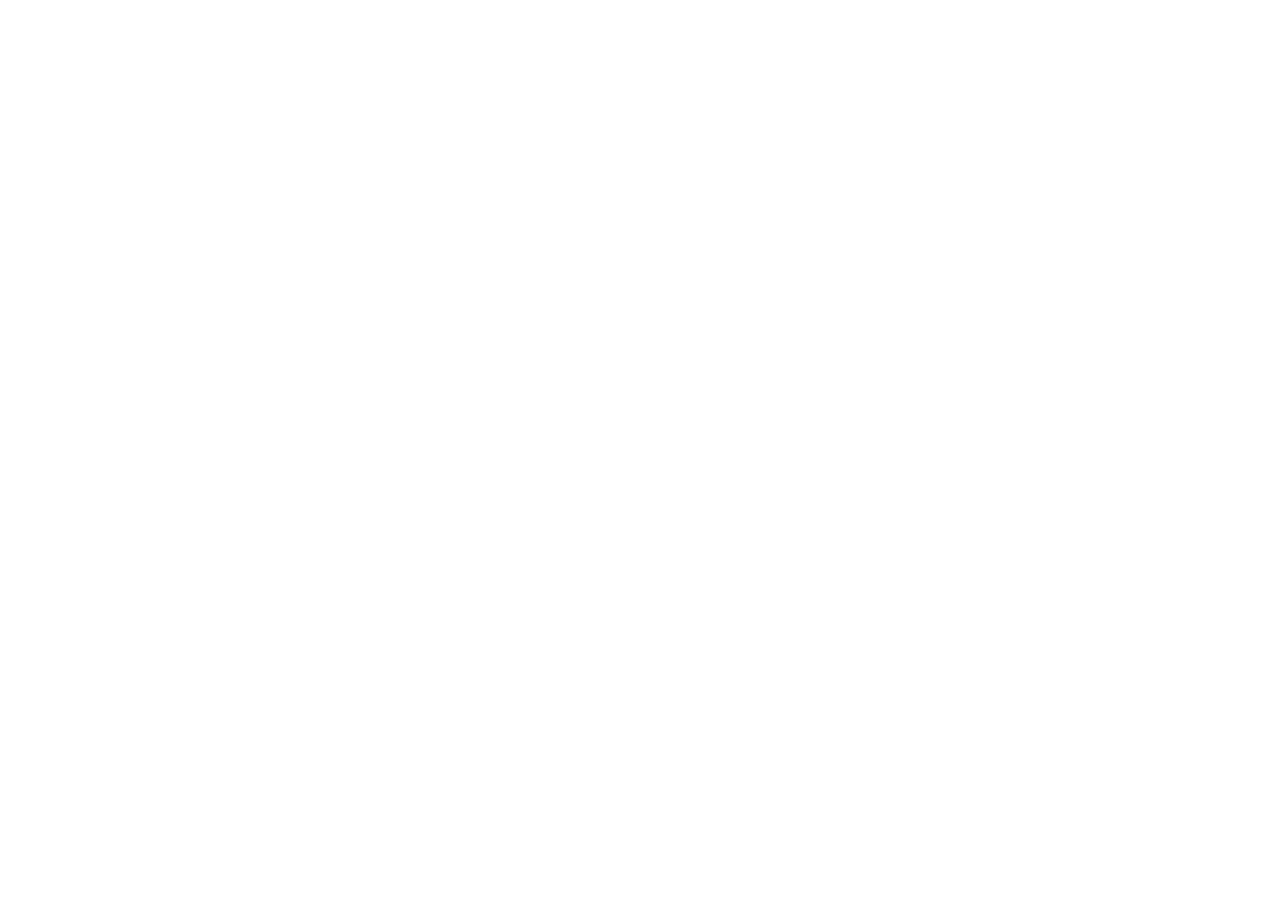
==== invite/index.html @ ac35058b "Redirect /invite to the Apps Script form instead of iframing it Nesting the Apps Script HTML Service" ====
<!DOCTYPE html>
<html lang="en">
<head>
<meta charset="utf-8">
<meta name="viewport" content="width=device-width, initial-scale=1">
<meta http-equiv="refresh" content="0; url=https://script.google.com/macros/s/AKfycbyMU_miUBvTvIrY7I9KNEzbBiVLSQENPJVfQvpmZkhF0bGVAOzAcvUcg8HF-5IEXViv/exec">
<title>You're Invited 🎉</title>
<style>
  html, body {
    margin: 0;
    padding: 0;
    height: 100%;
    background: #1b1b2f;
    color: #f4f4f9;
    font-family: -apple-system, BlinkMacSystemFont, "Segoe UI", Roboto, Helvetica, Arial, sans-serif;
    display: flex;
    align-items: center;
    justify-content: center;
    text-align: center;
  }
  a { color: #ff5470; font-weight: 600; }
</style>
<script>
  // Immediate JS redirect (belt-and-suspenders alongside the meta refresh above).
  // We redirect rather than iframe the form: Apps Script's HTML Service loads
  // the real content in its own nested sandbox iframe, and embedding that inside
  // a second iframe here gets blocked by third-party cookie/storage restrictions
  // in Brave, Safari, and Firefox strict mode. Redirecting keeps script.google.com
  // as the top-level page, which always works.
  window.location.replace(
    "https://script.google.com/macros/s/AKfycbyMU_miUBvTvIrY7I9KNEzbBiVLSQENPJVfQvpmZkhF0bGVAOzAcvUcg8HF-5IEXViv/exec"
  );
</script>
</head>
<body>
  <p>Taking you to the invite&hellip; if nothing happens,
    <a href="https://script.google.com/macros/s/AKfycbyMU_miUBvTvIrY7I9KNEzbBiVLSQENPJVfQvpmZkhF0bGVAOzAcvUcg8HF-5IEXViv/exec">click here</a>.</p>
</body>
</html>
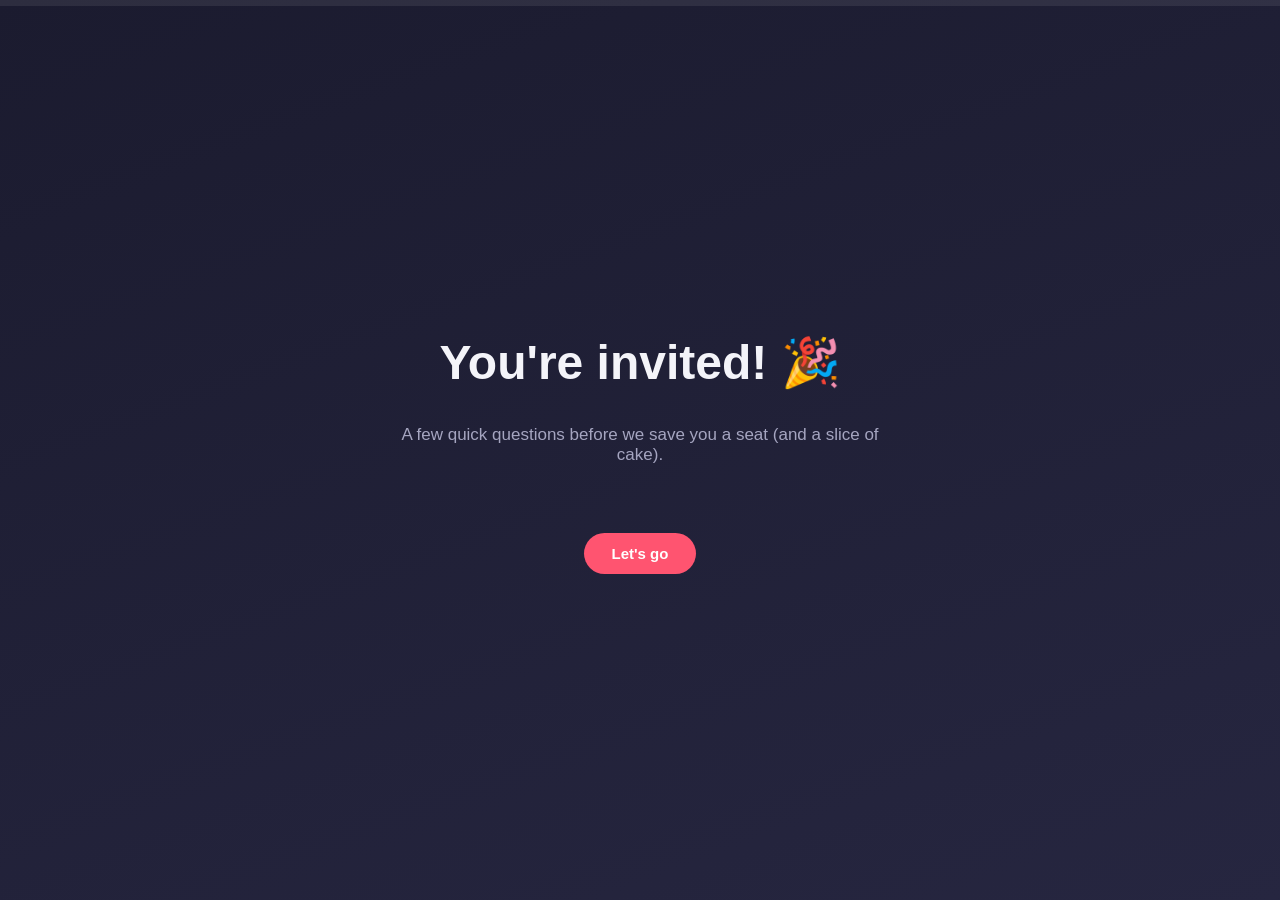
==== commit d7e2b3ba: "Serve the RSVP form as a real static page, no redirect/iframe Ports the form to plain HTML/CSS/JS ho" ====
--- a/invite/index.html
+++ b/invite/index.html
@@ -3,37 +3,426 @@
 <head>
 <meta charset="utf-8">
 <meta name="viewport" content="width=device-width, initial-scale=1">
-<meta http-equiv="refresh" content="0; url=https://script.google.com/macros/s/AKfycbyMU_miUBvTvIrY7I9KNEzbBiVLSQENPJVfQvpmZkhF0bGVAOzAcvUcg8HF-5IEXViv/exec">
 <title>You're Invited 🎉</title>
 <style>
+  :root {
+    --accent: #ff5470;
+    --bg: #1b1b2f;
+    --bg2: #262640;
+    --text: #f4f4f9;
+    --muted: #a5a5c0;
+  }
+
+  * { box-sizing: border-box; }
+
   html, body {
     margin: 0;
     padding: 0;
     height: 100%;
-    background: #1b1b2f;
-    color: #f4f4f9;
+    background: linear-gradient(160deg, var(--bg), var(--bg2));
+    color: var(--text);
     font-family: -apple-system, BlinkMacSystemFont, "Segoe UI", Roboto, Helvetica, Arial, sans-serif;
-    display: flex;
+    overflow: hidden;
+  }
+
+  #app {
+    position: relative;
+    height: 100vh;
+    height: 100dvh;
+    width: 100vw;
+    display: flex;
+    flex-direction: column;
+  }
+
+  .progress-track {
+    height: 6px;
+    width: 100%;
+    background: rgba(255,255,255,0.08);
+    flex-shrink: 0;
+  }
+  .progress-fill {
+    height: 100%;
+    width: 0%;
+    background: var(--accent);
+    transition: width 0.35s ease;
+  }
+
+  .stage {
+    flex: 1;
+    position: relative;
+  }
+
+  .screen {
+    position: absolute;
+    inset: 0;
+    display: flex;
+    flex-direction: column;
     align-items: center;
     justify-content: center;
+    padding: 32px 24px;
     text-align: center;
-  }
-  a { color: #ff5470; font-weight: 600; }
+    opacity: 0;
+    transform: translateY(24px);
+    pointer-events: none;
+    transition: opacity 0.35s ease, transform 0.35s ease;
+  }
+  .screen.active {
+    opacity: 1;
+    transform: translateY(0);
+    pointer-events: auto;
+  }
+  .screen.leaving {
+    opacity: 0;
+    transform: translateY(-24px);
+  }
+
+  .q-index {
+    color: var(--accent);
+    font-weight: 700;
+    letter-spacing: 0.08em;
+    text-transform: uppercase;
+    font-size: 13px;
+    margin-bottom: 14px;
+  }
+
+  .q-prompt {
+    font-size: clamp(22px, 4.5vw, 38px);
+    font-weight: 700;
+    max-width: 720px;
+    line-height: 1.25;
+    margin-bottom: 32px;
+  }
+
+  .choices {
+    display: flex;
+    flex-direction: column;
+    gap: 12px;
+    width: 100%;
+    max-width: 480px;
+  }
+
+  .choice {
+    display: flex;
+    align-items: center;
+    gap: 14px;
+    background: rgba(255,255,255,0.06);
+    border: 2px solid rgba(255,255,255,0.12);
+    border-radius: 12px;
+    padding: 16px 18px;
+    font-size: 17px;
+    color: var(--text);
+    cursor: pointer;
+    text-align: left;
+    transition: border-color 0.15s ease, background 0.15s ease, transform 0.1s ease;
+  }
+  .choice:hover { border-color: var(--accent); background: rgba(255,84,112,0.12); }
+  .choice.selected { border-color: var(--accent); background: rgba(255,84,112,0.22); }
+  .choice:active { transform: scale(0.98); }
+
+  .choice-key {
+    flex-shrink: 0;
+    width: 28px;
+    height: 28px;
+    border-radius: 7px;
+    border: 2px solid rgba(255,255,255,0.25);
+    display: flex;
+    align-items: center;
+    justify-content: center;
+    font-size: 13px;
+    font-weight: 700;
+    color: var(--muted);
+  }
+
+  .text-input {
+    width: 100%;
+    max-width: 480px;
+    font-size: 20px;
+    padding: 14px 4px;
+    background: transparent;
+    border: none;
+    border-bottom: 2px solid rgba(255,255,255,0.25);
+    color: var(--text);
+    outline: none;
+    text-align: center;
+  }
+  .text-input:focus { border-bottom-color: var(--accent); }
+  .text-input::placeholder { color: var(--muted); }
+
+  .optional-tag {
+    color: var(--muted);
+    font-size: 13px;
+    margin-top: 10px;
+  }
+
+  .nav {
+    display: flex;
+    gap: 12px;
+    margin-top: 36px;
+  }
+
+  .btn {
+    border: none;
+    border-radius: 999px;
+    padding: 12px 28px;
+    font-size: 15px;
+    font-weight: 600;
+    cursor: pointer;
+    transition: opacity 0.15s ease, transform 0.1s ease;
+  }
+  .btn:active { transform: scale(0.97); }
+  .btn-primary { background: var(--accent); color: white; }
+  .btn-primary:disabled { opacity: 0.35; cursor: not-allowed; }
+  .btn-ghost { background: transparent; color: var(--muted); }
+
+  .hint {
+    margin-top: 18px;
+    color: var(--muted);
+    font-size: 13px;
+  }
+
+  .title-screen .q-prompt { font-size: clamp(28px, 6vw, 48px); }
+  .title-sub {
+    color: var(--muted);
+    font-size: 17px;
+    max-width: 520px;
+    margin-bottom: 32px;
+  }
+
+  .error-msg {
+    color: var(--accent);
+    font-size: 14px;
+    margin-top: 10px;
+    min-height: 18px;
+  }
+
+  .spinner {
+    width: 18px; height: 18px;
+    border: 2.5px solid rgba(255,255,255,0.4);
+    border-top-color: white;
+    border-radius: 50%;
+    display: inline-block;
+    animation: spin 0.7s linear infinite;
+    vertical-align: middle;
+    margin-right: 8px;
+  }
+  @keyframes spin { to { transform: rotate(360deg); } }
 </style>
-<script>
-  // Immediate JS redirect (belt-and-suspenders alongside the meta refresh above).
-  // We redirect rather than iframe the form: Apps Script's HTML Service loads
-  // the real content in its own nested sandbox iframe, and embedding that inside
-  // a second iframe here gets blocked by third-party cookie/storage restrictions
-  // in Brave, Safari, and Firefox strict mode. Redirecting keeps script.google.com
-  // as the top-level page, which always works.
-  window.location.replace(
-    "https://script.google.com/macros/s/AKfycbyMU_miUBvTvIrY7I9KNEzbBiVLSQENPJVfQvpmZkhF0bGVAOzAcvUcg8HF-5IEXViv/exec"
-  );
-</script>
 </head>
 <body>
-  <p>Taking you to the invite&hellip; if nothing happens,
-    <a href="https://script.google.com/macros/s/AKfycbyMU_miUBvTvIrY7I9KNEzbBiVLSQENPJVfQvpmZkhF0bGVAOzAcvUcg8HF-5IEXViv/exec">click here</a>.</p>
+  <div id="app">
+    <div class="progress-track"><div class="progress-fill" id="progressFill"></div></div>
+    <div class="stage" id="stage"></div>
+  </div>
+
+  <script>
+    // The Apps Script Web App URL. This is only ever contacted once, when the
+    // guest hits Submit — the form itself is 100% static, served straight from
+    // GitHub Pages, no redirect, no iframe.
+    //
+    // EDIT ME if you ever redeploy the Apps Script project and get a new URL.
+    const EXEC_URL = 'https://script.google.com/macros/s/AKfycbyMU_miUBvTvIrY7I9KNEzbBiVLSQENPJVfQvpmZkhF0bGVAOzAcvUcg8HF-5IEXViv/exec';
+
+    // EDIT ME: keep this in sync with the QUESTIONS array in Code.gs — this
+    // copy drives what's shown on screen; Code.gs's copy drives the Sheet's
+    // column order. Same shape both places.
+    const QUESTIONS = [
+      { id: 'name', type: 'text', prompt: "First things first — who's arriving at the party?" },
+      { id: 'blank1', type: 'choice', prompt: 'It was a dark and stormy ___,',
+        choices: ['night', 'drink', 'story someone told at the last party'] },
+      { id: 'blank2', type: 'choice', prompt: 'when suddenly, from out of ___',
+        choices: ['nowhere', 'the corner of my eye', 'left field', 'my dreams and into my driveway'] },
+      { id: 'blank3', type: 'choice', prompt: 'a mysterious invitation appeared, and I knew I had to ___',
+        choices: ['RSVP immediately', 'clear my calendar', 'find the perfect outfit', 'text the group chat'] },
+      { id: 'blank4', type: 'text', prompt: 'Fill in the rest of the sentence: "And that\'s how I ended up ___"' },
+      { id: 'attending', type: 'choice', prompt: 'Will you be joining the party?',
+        choices: ["Yes, I'll be there!", "Sadly, I can't make it", "Still figuring it out"] },
+      { id: 'guestCount', type: 'choice', prompt: 'How many people total (including you)?',
+        choices: ['Just me', '2', '3', '4+'] },
+      { id: 'dietary', type: 'text', prompt: 'Any dietary restrictions or allergies we should know about?', required: false },
+      { id: 'note', type: 'text', prompt: 'Anything else? A song request, a well-wish, a bad joke — the floor is yours.', required: false },
+    ];
+    const TOTAL_SCREENS = QUESTIONS.length + 2; // intro + questions + thank-you
+
+    const stage = document.getElementById('stage');
+    const progressFill = document.getElementById('progressFill');
+    const answers = {};
+    let current = 0; // 0 = intro, 1..N = questions, N+1 = thank you
+    let submitting = false;
+
+    function setProgress() {
+      const pct = Math.min(100, Math.round((current / (TOTAL_SCREENS - 1)) * 100));
+      progressFill.style.width = pct + '%';
+    }
+
+    function render() {
+      setProgress();
+      const el = buildScreen(current);
+      const prev = stage.querySelector('.screen.active');
+      stage.appendChild(el);
+      requestAnimationFrame(() => {
+        el.classList.add('active');
+        if (prev) {
+          prev.classList.remove('active');
+          prev.classList.add('leaving');
+          setTimeout(() => prev.remove(), 400);
+        }
+      });
+      const autofocus = el.querySelector('[data-autofocus]');
+      if (autofocus) setTimeout(() => autofocus.focus(), 350);
+    }
+
+    function buildScreen(index) {
+      const el = document.createElement('div');
+      el.className = 'screen';
+
+      if (index === 0) {
+        el.classList.add('title-screen');
+        el.innerHTML = `
+          <div class="q-prompt">You're invited! 🎉</div>
+          <div class="title-sub">A few quick questions before we save you a seat (and a slice of cake).</div>
+          <div class="nav"><button class="btn btn-primary" id="startBtn">Let's go</button></div>
+        `;
+        el.querySelector('#startBtn').addEventListener('click', () => goTo(current + 1));
+        return el;
+      }
+
+      if (index === TOTAL_SCREENS - 1) {
+        el.innerHTML = `
+          <div class="q-prompt" id="thankYouMsg">Thanks — you're on the list! 🥳</div>
+          <div class="title-sub">See you at the party.</div>
+        `;
+        return el;
+      }
+
+      const q = QUESTIONS[index - 1];
+      const required = q.required !== false;
+      const header = `<div class="q-index">Question ${index} of ${QUESTIONS.length}</div>
+                       <div class="q-prompt">${escapeHtml(q.prompt)}</div>`;
+
+      if (q.type === 'choice') {
+        const choicesHtml = q.choices.map((choice, i) => `
+          <div class="choice" data-value="${escapeHtml(choice)}" tabindex="0">
+            <span class="choice-key">${indexToKey(i)}</span>
+            <span>${escapeHtml(choice)}</span>
+          </div>
+        `).join('');
+        el.innerHTML = `
+          ${header}
+          <div class="choices">${choicesHtml}</div>
+          <div class="error-msg" id="errorMsg"></div>
+          <div class="nav">
+            <button class="btn btn-ghost" id="backBtn">Back</button>
+            <button class="btn btn-primary" id="nextBtn" disabled>${index === QUESTIONS.length ? 'Submit' : 'Next'}</button>
+          </div>
+        `;
+        const existing = answers[q.id];
+        el.querySelectorAll('.choice').forEach(node => {
+          if (existing === node.dataset.value) node.classList.add('selected');
+          node.addEventListener('click', () => selectChoice(el, q, node));
+        });
+      } else {
+        el.innerHTML = `
+          ${header}
+          <input class="text-input" type="text" id="textInput" placeholder="Type your answer..." data-autofocus
+                 value="${escapeAttr(answers[q.id] || '')}" />
+          ${!required ? '<div class="optional-tag">Optional — feel free to skip</div>' : ''}
+          <div class="error-msg" id="errorMsg"></div>
+          <div class="nav">
+            <button class="btn btn-ghost" id="backBtn">Back</button>
+            <button class="btn btn-primary" id="nextBtn">${index === QUESTIONS.length ? 'Submit' : 'Next'}</button>
+          </div>
+          <div class="hint">Press Enter ↵</div>
+        `;
+        const input = el.querySelector('#textInput');
+        input.addEventListener('keydown', (e) => {
+          if (e.key === 'Enter') attemptAdvance(el, q, index);
+        });
+      }
+
+      el.querySelector('#backBtn').addEventListener('click', () => goTo(current - 1));
+      el.querySelector('#nextBtn').addEventListener('click', () => attemptAdvance(el, q, index));
+
+      return el;
+    }
+
+    function indexToKey(i) {
+      return String.fromCharCode(65 + i); // A, B, C...
+    }
+
+    function selectChoice(el, q, node) {
+      el.querySelectorAll('.choice').forEach(c => c.classList.remove('selected'));
+      node.classList.add('selected');
+      answers[q.id] = node.dataset.value;
+      el.querySelector('#nextBtn').disabled = false;
+      el.querySelector('#errorMsg').textContent = '';
+      // slight delay so the user sees the selection highlight before advancing
+      setTimeout(() => attemptAdvance(el, q, current), 180);
+    }
+
+    function attemptAdvance(el, q, index) {
+      const required = q.required !== false;
+      let value = answers[q.id];
+      const textInput = el.querySelector('#textInput');
+      if (textInput) {
+        value = textInput.value.trim();
+        answers[q.id] = value;
+      }
+      if (required && !value) {
+        el.querySelector('#errorMsg').textContent = "This one's required — mind filling it in?";
+        return;
+      }
+      if (index === QUESTIONS.length) {
+        submit(el);
+      } else {
+        goTo(current + 1);
+      }
+    }
+
+    function goTo(index) {
+      current = Math.max(0, Math.min(TOTAL_SCREENS - 1, index));
+      render();
+    }
+
+    function submit(el) {
+      if (submitting) return;
+      submitting = true;
+      const nextBtn = el.querySelector('#nextBtn');
+      const backBtn = el.querySelector('#backBtn');
+      if (nextBtn) { nextBtn.disabled = true; nextBtn.innerHTML = '<span class="spinner"></span>Sending...'; }
+      if (backBtn) backBtn.disabled = true;
+
+      // mode: 'no-cors' + Content-Type: text/plain avoids an Apps Script CORS
+      // preflight (Apps Script doesn't handle OPTIONS requests). The trade-off
+      // is the response is opaque — we can't read success/failure from it, so
+      // we treat "the request didn't throw" as success. Actual write failures
+      // on Google's side would be rare and silent; good enough for an RSVP form.
+      fetch(EXEC_URL, {
+        method: 'POST',
+        mode: 'no-cors',
+        headers: { 'Content-Type': 'text/plain;charset=utf-8' },
+        body: JSON.stringify(answers),
+      })
+        .then(() => { submitting = false; goTo(TOTAL_SCREENS - 1); })
+        .catch((err) => {
+          submitting = false;
+          if (nextBtn) { nextBtn.disabled = false; nextBtn.textContent = 'Submit'; }
+          if (backBtn) backBtn.disabled = false;
+          const errorMsg = el.querySelector('#errorMsg');
+          if (errorMsg) errorMsg.textContent = 'Something went wrong — mind trying again?';
+          console.error(err);
+        });
+    }
+
+    function escapeHtml(str) {
+      const div = document.createElement('div');
+      div.textContent = str;
+      return div.innerHTML;
+    }
+    function escapeAttr(str) {
+      return escapeHtml(str).replace(/"/g, '&quot;');
+    }
+
+    render();
+  </script>
 </body>
 </html>
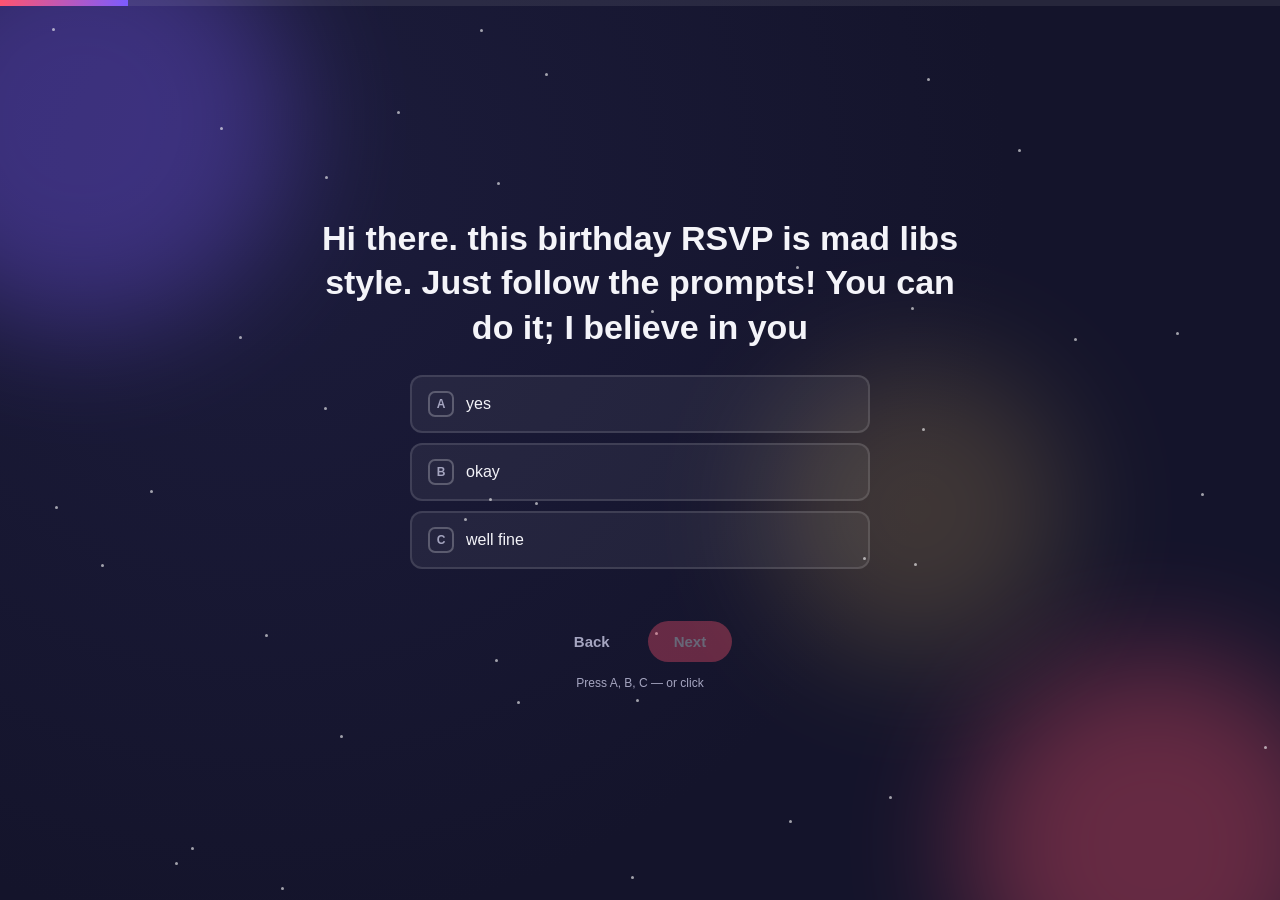
==== commit e4801c9d: "Ship the NBA-Jam player card RSVP: new questions, avatar builder, unbounded facial-hair slider Rebui" ====
--- a/invite/index.html
+++ b/invite/index.html
@@ -6,423 +6,794 @@
 <title>You're Invited 🎉</title>
 <style>
   :root {
-    --accent: #ff5470;
-    --bg: #1b1b2f;
-    --bg2: #262640;
-    --text: #f4f4f9;
-    --muted: #a5a5c0;
+    --accent: #ff5470; --accent2: #7c5cff; --gold: #ffd166;
+    --bg: #14142b; --bg2: #23234a; --text: #f4f4f9; --muted: #a5a5c0;
   }
-
   * { box-sizing: border-box; }
-
-  html, body {
-    margin: 0;
-    padding: 0;
-    height: 100%;
-    background: linear-gradient(160deg, var(--bg), var(--bg2));
-    color: var(--text);
-    font-family: -apple-system, BlinkMacSystemFont, "Segoe UI", Roboto, Helvetica, Arial, sans-serif;
-    overflow: hidden;
+  html, body { margin:0; padding:0; height:100%; background: var(--bg); color: var(--text);
+    font-family: -apple-system, BlinkMacSystemFont, "Segoe UI", Roboto, Helvetica, Arial, sans-serif; overflow:hidden; }
+
+  .bg { position: fixed; inset:0; z-index:0; overflow:hidden; background: radial-gradient(circle at 20% 20%, #1c1c3c, var(--bg) 60%); }
+  .blob { position:absolute; border-radius:50%; filter: blur(60px); opacity:0.35; animation: drift 22s ease-in-out infinite; }
+  .blob.b1 { width:420px; height:420px; background: var(--accent2); top:-10%; left:-10%; animation-duration:26s; }
+  .blob.b2 { width:380px; height:380px; background: var(--accent); bottom:-15%; right:-5%; animation-duration:20s; animation-delay:-6s; }
+  .blob.b3 { width:300px; height:300px; background: var(--gold); top:40%; left:60%; animation-duration:30s; animation-delay:-12s; opacity:0.18; }
+  @keyframes drift { 0%,100% { transform: translate(0,0) scale(1); } 33% { transform: translate(40px,-30px) scale(1.08); } 66% { transform: translate(-30px,25px) scale(0.95); } }
+  .star { position:absolute; width:3px; height:3px; background:white; border-radius:50%; opacity:0.6; animation: twinkle 3s ease-in-out infinite; }
+  @keyframes twinkle { 0%,100% { opacity:0.15; } 50% { opacity:0.9; } }
+
+  #app { position: relative; z-index:1; height:100vh; height:100dvh; width:100vw; display:flex; flex-direction:column; }
+  .progress-track { height:6px; width:100%; background: rgba(255,255,255,0.08); flex-shrink:0; }
+  .progress-fill { height:100%; width:0%; background: linear-gradient(90deg, var(--accent), var(--accent2)); transition: width 0.4s ease; }
+  .stage { flex:1; position:relative; }
+  .screen {
+    position:absolute; inset:0; display:flex; flex-direction:column; align-items:center; justify-content:center;
+    padding: 28px 22px; text-align:center; opacity:0; transform: translateY(24px); pointer-events:none;
+    transition: opacity 0.35s ease, transform 0.35s ease; overflow-y: auto;
   }
-
-  #app {
-    position: relative;
-    height: 100vh;
-    height: 100dvh;
-    width: 100vw;
-    display: flex;
-    flex-direction: column;
-  }
-
-  .progress-track {
-    height: 6px;
-    width: 100%;
-    background: rgba(255,255,255,0.08);
-    flex-shrink: 0;
-  }
-  .progress-fill {
-    height: 100%;
-    width: 0%;
-    background: var(--accent);
-    transition: width 0.35s ease;
-  }
-
-  .stage {
-    flex: 1;
-    position: relative;
-  }
-
-  .screen {
-    position: absolute;
-    inset: 0;
-    display: flex;
-    flex-direction: column;
-    align-items: center;
-    justify-content: center;
-    padding: 32px 24px;
-    text-align: center;
-    opacity: 0;
-    transform: translateY(24px);
-    pointer-events: none;
-    transition: opacity 0.35s ease, transform 0.35s ease;
-  }
-  .screen.active {
-    opacity: 1;
-    transform: translateY(0);
-    pointer-events: auto;
-  }
-  .screen.leaving {
-    opacity: 0;
-    transform: translateY(-24px);
-  }
-
-  .q-index {
-    color: var(--accent);
-    font-weight: 700;
-    letter-spacing: 0.08em;
-    text-transform: uppercase;
-    font-size: 13px;
-    margin-bottom: 14px;
-  }
-
-  .q-prompt {
-    font-size: clamp(22px, 4.5vw, 38px);
-    font-weight: 700;
-    max-width: 720px;
-    line-height: 1.25;
-    margin-bottom: 32px;
-  }
-
-  .choices {
-    display: flex;
-    flex-direction: column;
-    gap: 12px;
-    width: 100%;
-    max-width: 480px;
-  }
-
+  .screen.active { opacity:1; transform: translateY(0); pointer-events:auto; }
+  .screen.leaving { opacity:0; transform: translateY(-24px); }
+
+  .q-index { color: var(--accent); font-weight:700; letter-spacing:0.08em; text-transform:uppercase; font-size:13px; margin-bottom:14px; }
+  .q-prompt { font-size: clamp(21px, 4vw, 34px); font-weight:700; max-width:680px; line-height:1.3; margin-bottom:26px; min-height:1.3em; white-space:pre-wrap; }
+
+  .choices { display:flex; flex-direction:column; gap:10px; width:100%; max-width:460px; }
   .choice {
-    display: flex;
-    align-items: center;
-    gap: 14px;
-    background: rgba(255,255,255,0.06);
-    border: 2px solid rgba(255,255,255,0.12);
-    border-radius: 12px;
-    padding: 16px 18px;
-    font-size: 17px;
-    color: var(--text);
-    cursor: pointer;
-    text-align: left;
+    display:flex; align-items:center; gap:12px; background: rgba(255,255,255,0.06); border:2px solid rgba(255,255,255,0.12);
+    border-radius:12px; padding:14px 16px; font-size:16px; color:var(--text); cursor:pointer; text-align:left;
     transition: border-color 0.15s ease, background 0.15s ease, transform 0.1s ease;
   }
   .choice:hover { border-color: var(--accent); background: rgba(255,84,112,0.12); }
   .choice.selected { border-color: var(--accent); background: rgba(255,84,112,0.22); }
-  .choice:active { transform: scale(0.98); }
-
-  .choice-key {
-    flex-shrink: 0;
-    width: 28px;
-    height: 28px;
-    border-radius: 7px;
-    border: 2px solid rgba(255,255,255,0.25);
-    display: flex;
-    align-items: center;
-    justify-content: center;
-    font-size: 13px;
-    font-weight: 700;
-    color: var(--muted);
-  }
-
-  .text-input {
-    width: 100%;
-    max-width: 480px;
-    font-size: 20px;
-    padding: 14px 4px;
-    background: transparent;
-    border: none;
-    border-bottom: 2px solid rgba(255,255,255,0.25);
-    color: var(--text);
-    outline: none;
-    text-align: center;
-  }
+  .choice-key { flex-shrink:0; width:26px; height:26px; border-radius:7px; border:2px solid rgba(255,255,255,0.25);
+    display:flex; align-items:center; justify-content:center; font-size:12px; font-weight:700; color: var(--muted); }
+
+  .map-link { display:inline-block; margin-top:14px; color: var(--gold); font-size:14px; font-weight:600; text-decoration:none; border-bottom:1px solid rgba(255,209,102,0.4); }
+  .map-link:hover { border-bottom-color: var(--gold); }
+
+  .text-input { width:100%; max-width:420px; font-size:20px; padding:14px 4px; background:transparent; border:none;
+    border-bottom:2px solid rgba(255,255,255,0.25); color: var(--text); outline:none; text-align:center; }
   .text-input:focus { border-bottom-color: var(--accent); }
-  .text-input::placeholder { color: var(--muted); }
-
-  .optional-tag {
-    color: var(--muted);
-    font-size: 13px;
-    margin-top: 10px;
-  }
-
-  .nav {
-    display: flex;
-    gap: 12px;
-    margin-top: 36px;
-  }
-
-  .btn {
-    border: none;
-    border-radius: 999px;
-    padding: 12px 28px;
-    font-size: 15px;
-    font-weight: 600;
-    cursor: pointer;
-    transition: opacity 0.15s ease, transform 0.1s ease;
-  }
-  .btn:active { transform: scale(0.97); }
-  .btn-primary { background: var(--accent); color: white; }
-  .btn-primary:disabled { opacity: 0.35; cursor: not-allowed; }
-  .btn-ghost { background: transparent; color: var(--muted); }
-
-  .hint {
-    margin-top: 18px;
-    color: var(--muted);
-    font-size: 13px;
-  }
-
-  .title-screen .q-prompt { font-size: clamp(28px, 6vw, 48px); }
-  .title-sub {
-    color: var(--muted);
-    font-size: 17px;
-    max-width: 520px;
-    margin-bottom: 32px;
-  }
-
-  .error-msg {
-    color: var(--accent);
-    font-size: 14px;
-    margin-top: 10px;
-    min-height: 18px;
-  }
-
-  .spinner {
-    width: 18px; height: 18px;
-    border: 2.5px solid rgba(255,255,255,0.4);
-    border-top-color: white;
-    border-radius: 50%;
-    display: inline-block;
-    animation: spin 0.7s linear infinite;
-    vertical-align: middle;
-    margin-right: 8px;
-  }
-  @keyframes spin { to { transform: rotate(360deg); } }
+
+  .nav { display:flex; gap:12px; margin-top:28px; }
+  .btn { border:none; border-radius:999px; padding:12px 26px; font-size:15px; font-weight:600; cursor:pointer; transition: transform 0.1s ease; }
+  .btn:active { transform: scale(0.96); }
+  .btn-primary { background: var(--accent); color:white; }
+  .btn-primary:disabled { opacity:0.35; cursor:not-allowed; }
+  .btn-submit { background: var(--gold); color:#241800; font-weight:800; box-shadow: 0 0 0 3px rgba(255,209,102,0.25); }
+  .btn-submit:disabled { opacity:0.35; cursor:not-allowed; box-shadow:none; }
+  .btn-ghost { background:transparent; color: var(--muted); }
+  .hint { margin-top:14px; color: var(--muted); font-size:12px; }
+  .error-msg { color: var(--accent); font-size:13px; margin-top:8px; min-height:16px; }
+  .title-sub { color: var(--muted); font-size:16px; max-width:500px; margin-bottom:26px; }
+
+  /* ---- avatar builder ---- */
+  .avatar-preview { margin-bottom: 14px; border-radius: 12px; background: rgba(255,255,255,0.04); }
+  .slider-block { width:100%; max-width:360px; margin: 10px 0; text-align:left; }
+  .slider-label { font-size:13px; color: var(--muted); margin-bottom:6px; display:flex; justify-content:space-between; }
+  input[type=range] { -webkit-appearance:none; width:100%; height:14px; border-radius:999px; outline:none; background:transparent; }
+  input[type=range].rainbow { background: linear-gradient(90deg, red, orange, yellow, limegreen, cyan, blue, violet, red); }
+  input[type=range].mono { background: linear-gradient(90deg, rgba(255,255,255,0.1), var(--accent2)); }
+  input[type=range]::-webkit-slider-thumb { -webkit-appearance:none; width:24px; height:24px; border-radius:50%; background:white; border:4px solid #222; cursor:pointer; margin-top:-5px; }
+  input[type=range]::-moz-range-thumb { width:24px; height:24px; border-radius:50%; background:white; border:4px solid #222; cursor:pointer; }
+  input[type=range]::-moz-range-track { height:14px; border-radius:999px; }
+  input[type=range].rainbow::-moz-range-track { background: linear-gradient(90deg, red, orange, yellow, limegreen, cyan, blue, violet, red); }
+  input[type=range].mono::-moz-range-track { background: linear-gradient(90deg, rgba(255,255,255,0.1), var(--accent2)); }
+
+  /* Facial-hair slider: a custom widget (not <input type=range>) since the
+     drag needs to keep tracking the pointer past the track's own edge. */
+  .custom-slider-track { position:relative; width:100%; height:14px; border-radius:999px;
+    background: linear-gradient(90deg, rgba(255,255,255,0.1), var(--accent2)); touch-action:none; cursor:pointer; }
+  .custom-slider-fill { position:absolute; left:0; top:0; bottom:0; border-radius:999px; background: rgba(255,255,255,0.22); pointer-events:none; }
+  .custom-slider-thumb { position:absolute; top:50%; width:24px; height:24px; border-radius:50%; background:white;
+    border:4px solid #222; transform: translate(-50%,-50%); cursor:grab; transition: left 0.05s linear; }
+  .custom-slider-thumb.dragging { cursor:grabbing; transition:none; }
+  .custom-slider-thumb.overdrive { animation: overdrive-pulse 0.5s ease-in-out infinite; border-color: var(--accent); }
+  @keyframes overdrive-pulse { 0%,100% { box-shadow: 0 0 0 0 rgba(255,84,112,0.6); } 50% { box-shadow: 0 0 0 8px rgba(255,84,112,0); } }
+
+  /* ---- final screen: card + calendar ---- */
+  .final-wrap { display:flex; flex-wrap:wrap; gap:26px; align-items:flex-start; justify-content:center; max-width:760px; }
+  .confirm-card { max-width:340px; background: rgba(255,255,255,0.05); border:1px solid rgba(255,255,255,0.12); border-radius:16px;
+    padding:22px 24px; text-align:left; font-size:14px; line-height:1.7; }
+  .confirm-card b { color: var(--gold); }
+  .cal-buttons { display:flex; gap:10px; margin-top:16px; flex-wrap:wrap; }
+  .cal-buttons a { text-decoration:none; background: rgba(255,209,102,0.15); border:1px solid var(--gold); color: var(--gold);
+    padding:9px 14px; border-radius:8px; font-size:12px; font-weight:700; }
+  .card-download-btn { margin-top:12px; }
+
+  #confetti { position:fixed; inset:0; z-index:15; pointer-events:none; }
 </style>
 </head>
 <body>
+  <div class="bg" id="bg"></div>
+  <canvas id="confetti"></canvas>
   <div id="app">
     <div class="progress-track"><div class="progress-fill" id="progressFill"></div></div>
     <div class="stage" id="stage"></div>
   </div>
 
   <script>
-    // The Apps Script Web App URL. This is only ever contacted once, when the
-    // guest hits Submit — the form itself is 100% static, served straight from
-    // GitHub Pages, no redirect, no iframe.
-    //
-    // EDIT ME if you ever redeploy the Apps Script project and get a new URL.
+    // ============================================================
+    // EVENT DETAILS
+    // ============================================================
+    const EVENT = {
+      title: "Josh's Birthday Party",
+      location: 'The Green Room, Shaw Festival Theatre, Niagara-on-the-Lake',
+      mapUrl: 'http://maps.app.goo.gl/pzfv4ys4NTH6Hz7C7',
+      // Sept 14, 6:30–8:30pm ET (EDT = UTC-4 in September). EDIT ME if the year is wrong.
+      startUTC: '20260914T223000Z', endUTC: '20260915T003000Z',
+      humanWhen: 'Monday, September 14 · 6:30–8:30pm',
+    };
+    function googleCalUrl() {
+      const p = new URLSearchParams({ action:'TEMPLATE', text: EVENT.title, dates: `${EVENT.startUTC}/${EVENT.endUTC}`,
+        details: `Details: ${EVENT.mapUrl}`, location: EVENT.location });
+      return `https://www.google.com/calendar/render?${p.toString()}`;
+    }
+    function icsUrl() {
+      const ics = ['BEGIN:VCALENDAR','VERSION:2.0','PRODID:-//birthday-invite//EN','BEGIN:VEVENT',
+        `DTSTART:${EVENT.startUTC}`,`DTEND:${EVENT.endUTC}`,`SUMMARY:${EVENT.title}`,`LOCATION:${EVENT.location}`,
+        `DESCRIPTION:${EVENT.mapUrl}`,'END:VEVENT','END:VCALENDAR'].join('\r\n');
+      return 'data:text/calendar;charset=utf-8,' + encodeURIComponent(ics);
+    }
     const EXEC_URL = 'https://script.google.com/macros/s/AKfycbyMU_miUBvTvIrY7I9KNEzbBiVLSQENPJVfQvpmZkhF0bGVAOzAcvUcg8HF-5IEXViv/exec';
 
-    // EDIT ME: keep this in sync with the QUESTIONS array in Code.gs — this
-    // copy drives what's shown on screen; Code.gs's copy drives the Sheet's
-    // column order. Same shape both places.
-    const QUESTIONS = [
-      { id: 'name', type: 'text', prompt: "First things first — who's arriving at the party?" },
-      { id: 'blank1', type: 'choice', prompt: 'It was a dark and stormy ___,',
-        choices: ['night', 'drink', 'story someone told at the last party'] },
-      { id: 'blank2', type: 'choice', prompt: 'when suddenly, from out of ___',
-        choices: ['nowhere', 'the corner of my eye', 'left field', 'my dreams and into my driveway'] },
-      { id: 'blank3', type: 'choice', prompt: 'a mysterious invitation appeared, and I knew I had to ___',
-        choices: ['RSVP immediately', 'clear my calendar', 'find the perfect outfit', 'text the group chat'] },
-      { id: 'blank4', type: 'text', prompt: 'Fill in the rest of the sentence: "And that\'s how I ended up ___"' },
-      { id: 'attending', type: 'choice', prompt: 'Will you be joining the party?',
-        choices: ["Yes, I'll be there!", "Sadly, I can't make it", "Still figuring it out"] },
-      { id: 'guestCount', type: 'choice', prompt: 'How many people total (including you)?',
-        choices: ['Just me', '2', '3', '4+'] },
-      { id: 'dietary', type: 'text', prompt: 'Any dietary restrictions or allergies we should know about?', required: false },
-      { id: 'note', type: 'text', prompt: 'Anything else? A song request, a well-wish, a bad joke — the floor is yours.', required: false },
-    ];
-    const TOTAL_SCREENS = QUESTIONS.length + 2; // intro + questions + thank-you
-
+    // ============================================================
+    // QUESTIONS — mad-libs sentences that secretly feed player-card
+    // stats. `statMap` gives each choice's index a 1-10 value.
+    // ============================================================
+    const START_ID = 'ack';
+    const QUESTIONS = {
+      ack: { type:'choice',
+        prompt: "Hi there. this birthday RSVP is mad libs style. Just follow the prompts! You can do it; I believe in you",
+        choices: ['yes', 'okay', 'well fine'], next: 'power' },
+
+      power: { type:'choice',
+        prompt: 'The room went dark, and just as you reached for the light switch, you felt:',
+        choices: ['a faint static tingle', 'the temperature rising; the barometer getting low', 'your feelings', 'the pea under your mattress', "like you'd had one too many alcohol-infused hotdogs"],
+        statId: 'power', next: 'shoot' },
+
+      shoot: { type:'choice',
+        prompt: 'Cricket season has taught you exactly thing:',
+        choices: ['catches win matches', 'catches win back scratches', 'one is one', 'existence is pain', 'the key to a balanced budget is a bake sale'],
+        statId: 'shoot', next: 'dunks' },
+
+      dunks: { type:'choice',
+        prompt: "Hark! September approaches, which means it's time for the annual",
+        choices: ["Good night's sleep", 'None of the above', 'Berlin-style ping pong birthday party, featuring games, prizes, stickers, free drinks for people who show up on time, and probably other stuff you\'re forgetting', 'Muscle beach body building competition', 'Bargaining session with the devil over the fate of your soul'],
+        statId: 'dunks', next: 'eventNotice' },
+
+      eventNotice: { type:'choice',
+        prompt: 'You carefully took note of the details:',
+        choices: ['Monday Sept 14th, 6:30pm, at the Green Room at the Shaw Festival Theatre'],
+        linkAfter: { label: 'Open in Google Maps ↗', url: EVENT.mapUrl },
+        next: 'name' },
+
+      name: { type:'text', prompt: 'You shouted into the night: "My name is…"', next: 'attending' },
+
+      attending: { type:'choice', prompt: 'And I',
+        choices: ["can't wait to be there!", "won't come because I hate fun! : ("], next: 'avatar' },
+
+      avatar: { type:'avatar', prompt: 'You stole one last look in the mirror…', next: 'steal' },
+
+      steal: { type:'choice',
+        prompt: 'Then for kicks also stole',
+        choices: ['candy from a baby', 'a compliment meant for someone else', '48 cars in 5 days', 'the declaration of independence', 'Intellectual property from the disney corporation'],
+        statId: 'steal', next: 'block' },
+
+      block: { type:'choice',
+        prompt: 'And said your famous catch phrase',
+        choices: ["I diarrhea'd in the tub!", 'when the going gets tough the tough get a great rate on their home and car insurance by bundling with Geico', "I'll make them clamor for my grandma!", "fly like a butterfly, sing like nobody's watching, eat like it's fish fry thursday at the legion", 'Okay, Blue Jays!'],
+        statId: 'block', next: null },
+    };
+    const STAT_QUESTION_IDS = ['power','shoot','dunks','steal','block'];
+    const ESTIMATED_TOTAL_STEPS = 10;
+
+    // ============================================================
+    // STATE
+    // ============================================================
     const stage = document.getElementById('stage');
     const progressFill = document.getElementById('progressFill');
     const answers = {};
-    let current = 0; // 0 = intro, 1..N = questions, N+1 = thank you
+    const history = [];
+    let currentId = null;
     let submitting = false;
-
+    // Speed feeds off real time spent on just the 5 stat questions (they're no
+    // longer consecutive — eventNotice/name/attending/avatar sit between some
+    // of them — so we accumulate time entering/leaving each stat screen rather
+    // than timing one contiguous block).
+    let statScreenEnteredAt = null;
+    let statTimeAccumMs = 0;
+    let avatarState = { face: 5, hair: 5, beard: 0 }; // 0-10 sliders
+
+    // ============================================================
+    // RENDER
+    // ============================================================
     function setProgress() {
-      const pct = Math.min(100, Math.round((current / (TOTAL_SCREENS - 1)) * 100));
+      const pct = Math.min(100, Math.round((history.length / ESTIMATED_TOTAL_STEPS) * 100));
       progressFill.style.width = pct + '%';
     }
-
     function render() {
       setProgress();
-      const el = buildScreen(current);
+      const el = buildScreen(currentId);
       const prev = stage.querySelector('.screen.active');
       stage.appendChild(el);
       requestAnimationFrame(() => {
         el.classList.add('active');
-        if (prev) {
-          prev.classList.remove('active');
-          prev.classList.add('leaving');
-          setTimeout(() => prev.remove(), 400);
-        }
+        if (prev) { prev.classList.remove('active'); prev.classList.add('leaving'); setTimeout(()=>prev.remove(),400); }
       });
-      const autofocus = el.querySelector('[data-autofocus]');
-      if (autofocus) setTimeout(() => autofocus.focus(), 350);
-    }
-
-    function buildScreen(index) {
+      const af = el.querySelector('[data-autofocus]');
+      if (af) setTimeout(()=>af.focus(),350);
+    }
+
+    function buildScreen(id) {
       const el = document.createElement('div');
       el.className = 'screen';
 
-      if (index === 0) {
-        el.classList.add('title-screen');
+      if (id === 'thanks') return buildThanksScreen();
+      if (QUESTIONS[id].type === 'avatar') return buildAvatarScreen(id);
+
+      const q = QUESTIONS[id];
+      const promptHtml = `<div class="q-prompt"></div>`;
+
+      if (q.type === 'choice') {
+        const choicesHtml = q.choices.map((c,i) => `
+          <div class="choice" data-value="${escapeHtml(c)}" tabindex="0"><span class="choice-key">${indexToKey(i)}</span>${escapeHtml(c)}</div>
+        `).join('');
+        const linkHtml = q.linkAfter
+          ? `<a class="map-link" href="${escapeAttr(q.linkAfter.url)}" target="_blank" rel="noopener">${escapeHtml(q.linkAfter.label)}</a>`
+          : '';
+        const isFinal = q.next === null;
         el.innerHTML = `
-          <div class="q-prompt">You're invited! 🎉</div>
-          <div class="title-sub">A few quick questions before we save you a seat (and a slice of cake).</div>
-          <div class="nav"><button class="btn btn-primary" id="startBtn">Let's go</button></div>
-        `;
-        el.querySelector('#startBtn').addEventListener('click', () => goTo(current + 1));
-        return el;
-      }
-
-      if (index === TOTAL_SCREENS - 1) {
-        el.innerHTML = `
-          <div class="q-prompt" id="thankYouMsg">Thanks — you're on the list! 🥳</div>
-          <div class="title-sub">See you at the party.</div>
-        `;
-        return el;
-      }
-
-      const q = QUESTIONS[index - 1];
-      const required = q.required !== false;
-      const header = `<div class="q-index">Question ${index} of ${QUESTIONS.length}</div>
-                       <div class="q-prompt">${escapeHtml(q.prompt)}</div>`;
-
-      if (q.type === 'choice') {
-        const choicesHtml = q.choices.map((choice, i) => `
-          <div class="choice" data-value="${escapeHtml(choice)}" tabindex="0">
-            <span class="choice-key">${indexToKey(i)}</span>
-            <span>${escapeHtml(choice)}</span>
-          </div>
-        `).join('');
-        el.innerHTML = `
-          ${header}
+          ${promptHtml}
           <div class="choices">${choicesHtml}</div>
+          ${linkHtml}
           <div class="error-msg" id="errorMsg"></div>
           <div class="nav">
             <button class="btn btn-ghost" id="backBtn">Back</button>
-            <button class="btn btn-primary" id="nextBtn" disabled>${index === QUESTIONS.length ? 'Submit' : 'Next'}</button>
+            <button class="btn ${isFinal ? 'btn-submit' : 'btn-primary'}" id="nextBtn" disabled>${isFinal ? 'Submit' : 'Next'}</button>
           </div>
+          <div class="hint">Press ${q.choices.map((c,i)=>indexToKey(i)).join(', ')} — or click${isFinal ? ', then press Submit' : ''}</div>
         `;
-        const existing = answers[q.id];
+        const existing = answers[id];
         el.querySelectorAll('.choice').forEach(node => {
           if (existing === node.dataset.value) node.classList.add('selected');
-          node.addEventListener('click', () => selectChoice(el, q, node));
+          node.addEventListener('click', () => selectChoice(el, id, node));
         });
       } else {
+        const isFinal = q.next === null;
         el.innerHTML = `
-          ${header}
-          <input class="text-input" type="text" id="textInput" placeholder="Type your answer..." data-autofocus
-                 value="${escapeAttr(answers[q.id] || '')}" />
-          ${!required ? '<div class="optional-tag">Optional — feel free to skip</div>' : ''}
+          ${promptHtml}
+          <input class="text-input" id="textInput" placeholder="Type your answer..." data-autofocus value="${escapeAttr(answers[id]||'')}" />
           <div class="error-msg" id="errorMsg"></div>
           <div class="nav">
             <button class="btn btn-ghost" id="backBtn">Back</button>
-            <button class="btn btn-primary" id="nextBtn">${index === QUESTIONS.length ? 'Submit' : 'Next'}</button>
+            <button class="btn ${isFinal ? 'btn-submit' : 'btn-primary'}" id="nextBtn">${isFinal ? 'Submit' : 'Next'}</button>
           </div>
           <div class="hint">Press Enter ↵</div>
         `;
-        const input = el.querySelector('#textInput');
-        input.addEventListener('keydown', (e) => {
-          if (e.key === 'Enter') attemptAdvance(el, q, index);
+        el.querySelector('#textInput').addEventListener('keydown', e => { if (e.key==='Enter') attemptAdvance(el,id); });
+      }
+
+      el.querySelector('.q-prompt').textContent = q.prompt;
+      el.querySelector('#backBtn').addEventListener('click', goBack);
+      const nextBtn = el.querySelector('#nextBtn');
+      if (nextBtn) nextBtn.addEventListener('click', () => attemptAdvance(el, id));
+      return el;
+    }
+
+    function indexToKey(i) { return String.fromCharCode(65+i); }
+
+    // ============================================================
+    // AVATAR SCREEN
+    // ============================================================
+    function buildAvatarScreen(id) {
+      const el = document.createElement('div');
+      el.className = 'screen';
+      el.innerHTML = `
+        <div class="q-prompt">${escapeHtml(QUESTIONS[id].prompt)}</div>
+        <canvas id="avatarCanvas" class="avatar-preview" width="260" height="280"></canvas>
+        <div class="slider-block">
+          <div class="slider-label"><span>Face</span></div>
+          <input type="range" class="rainbow" id="faceSlider" min="0" max="10" value="${avatarState.face}">
+        </div>
+        <div class="slider-block">
+          <div class="slider-label"><span>Hair</span></div>
+          <input type="range" class="rainbow" id="hairSlider" min="0" max="10" value="${avatarState.hair}">
+        </div>
+        <div class="slider-block">
+          <div class="slider-label"><span>Facial hair: no</span><span id="beardValueLabel">very yes</span></div>
+          <div class="custom-slider-track" id="beardTrack">
+            <div class="custom-slider-fill" id="beardFill"></div>
+            <div class="custom-slider-thumb" id="beardThumb"></div>
+          </div>
+        </div>
+        <div class="nav">
+          <button class="btn btn-ghost" id="backBtn">Back</button>
+          <button class="btn btn-primary" id="nextBtn">Next</button>
+        </div>
+      `;
+      const canvas = el.querySelector('#avatarCanvas');
+      const draw = () => drawAvatar(canvas.getContext('2d'), 46, 28, 14, avatarState.face, avatarState.hair, avatarState.beard);
+      el.querySelector('#faceSlider').addEventListener('input', e => { avatarState.face = Number(e.target.value); draw(); });
+      el.querySelector('#hairSlider').addEventListener('input', e => { avatarState.hair = Number(e.target.value); draw(); });
+
+      // Facial hair: the visible track stays put, but the drag itself is
+      // unbounded — keep dragging past the right edge and it just keeps
+      // escalating. Re-grabbing from wherever the mouse ended up (even way
+      // off past the track) needs to work too, in both directions.
+      //
+      // No oversized DOM element for this — that approach caused a stray
+      // horizontal scrollbar on the page and broke hit-testing once anything
+      // scrolled. Instead: listen on `document` directly and use only the
+      // Y-coordinate to decide "is this pointerdown roughly on the beard
+      // slider's row" — X can be anywhere, left or right, on- or off-track,
+      // it just doesn't matter. No element size/position to keep in sync,
+      // so nothing to go stale.
+      const beardTrack = el.querySelector('#beardTrack');
+      const beardThumb = el.querySelector('#beardThumb');
+      const beardFill = el.querySelector('#beardFill');
+      const beardValueLabel = el.querySelector('#beardValueLabel');
+      let beardRaw = avatarState.beard;
+      let beardDragging = false;
+      let beardTrackRect = null;
+
+      function beardLabelFor(raw) {
+        if (raw <= 10) return 'very yes';
+        if (raw <= 20) return 'no seriously stop';
+        if (raw <= 40) return 'this is a cry for help';
+        if (raw <= 80) return 'biblical';
+        return 'ok now you\'re just showing off';
+      }
+      function updateBeardVisual() {
+        const t = Math.min(1, Math.max(0, beardRaw / 10));
+        beardThumb.style.left = (t * 100) + '%';
+        beardFill.style.width = (t * 100) + '%';
+        beardThumb.classList.toggle('overdrive', beardRaw > 10);
+        beardValueLabel.textContent = beardLabelFor(beardRaw);
+        avatarState.beard = beardRaw;
+        draw();
+      }
+      function beardValueFromClientX(clientX) {
+        const relX = clientX - beardTrackRect.left; // deliberately unclamped past track width (and can go negative)
+        return Math.max(0, (relX / beardTrackRect.width) * 10);
+      }
+      function isOnBeardRow(clientY) {
+        const r = beardTrack.getBoundingClientRect();
+        return clientY >= r.top - 22 && clientY <= r.bottom + 22;
+      }
+
+      function onDocPointerDown(e) {
+        if (e.target instanceof Element && e.target.closest('#faceSlider, #hairSlider, button, input, .choice, a')) return;
+        if (!isOnBeardRow(e.clientY)) return;
+        beardDragging = true;
+        beardTrackRect = beardTrack.getBoundingClientRect();
+        beardThumb.classList.add('dragging');
+        beardRaw = beardValueFromClientX(e.clientX);
+        updateBeardVisual();
+      }
+      function onDocPointerMove(e) {
+        if (!beardDragging) return;
+        beardRaw = beardValueFromClientX(e.clientX);
+        updateBeardVisual();
+      }
+      function onDocPointerUp() {
+        beardDragging = false;
+        beardThumb.classList.remove('dragging');
+      }
+      document.addEventListener('pointerdown', onDocPointerDown);
+      document.addEventListener('pointermove', onDocPointerMove);
+      document.addEventListener('pointerup', onDocPointerUp);
+      document.addEventListener('pointercancel', onDocPointerUp);
+      function stopBeardDragListening() {
+        document.removeEventListener('pointerdown', onDocPointerDown);
+        document.removeEventListener('pointermove', onDocPointerMove);
+        document.removeEventListener('pointerup', onDocPointerUp);
+        document.removeEventListener('pointercancel', onDocPointerUp);
+      }
+
+      updateBeardVisual();
+      el.querySelector('#backBtn').addEventListener('click', () => { stopBeardDragListening(); goBack(); });
+      el.querySelector('#nextBtn').addEventListener('click', () => {
+        stopBeardDragListening();
+        answers.avatar_face = String(avatarState.face);
+        answers.avatar_hair = String(avatarState.hair);
+        answers.avatar_beard = String(avatarState.beard);
+        advanceFrom(id);
+      });
+      return el;
+    }
+
+    // 12x16 pixel-grid avatar template. H=hair F=face e=eye m=mouth j=jaw(facial-hair-eligible) .=empty
+    const AVATAR_GRID = [
+      '....HHHH....', '...HHHHHH...', '..HHHHHHHH..', '.HHHHHHHHHH.',
+      '.HFFFFFFFFH.', '.FFFFFFFFFF.', '.FFeFFFFeFF.', '.FFFFFFFFFF.',
+      '.FFFjmjFFFF.', '.FFjjjjjjFF.', '.FjjjjjjjjF.', '..jjjjjjjj..',
+      '..FFjjjjFF..', '...FFFFFF...', '...FFFFFF...', '....FFFF....',
+    ];
+    const BEARD_ROW_ORDER = [12, 11, 10, 9, 8]; // reveal order, bottom (chin) to top (cheek)
+
+    function drawAvatar(ctx, ox, oy, px, faceSlider, hairSlider, beardSlider) {
+      const faceHue = Math.round((faceSlider/10) * 360);
+      const hairHue = Math.round((hairSlider/10) * 360);
+      const faceColor = `hsl(${faceHue}, 65%, 68%)`;
+      const hairColor = `hsl(${hairHue}, 55%, 38%)`;
+      const beardColor = `hsl(${hairHue}, 45%, 24%)`;
+      const beardLevel = Math.round((beardSlider/10) * BEARD_ROW_ORDER.length);
+      const revealedRows = new Set(BEARD_ROW_ORDER.slice(0, beardLevel));
+      ctx.clearRect(0, 0, ctx.canvas.width, ctx.canvas.height);
+      AVATAR_GRID.forEach((row, r) => {
+        for (let c = 0; c < row.length; c++) {
+          const ch = row[c];
+          if (ch === '.') continue;
+          let color;
+          if (ch === 'H') color = hairColor;
+          else if (ch === 'F') color = faceColor;
+          else if (ch === 'e') color = '#222';
+          else if (ch === 'm') color = '#222';
+          else if (ch === 'j') color = revealedRows.has(r) ? beardColor : faceColor;
+          ctx.fillStyle = color;
+          ctx.fillRect(ox + c*px, oy + r*px, px, px);
+        }
+      });
+      drawFacialHair(ctx, ox, oy, px, hairHue, beardSlider, beardColor);
+    }
+
+    // Facial hair gets progressively more unhinged as the slider climbs:
+    // a curly mustache grows in early, coils into a full spiral by the
+    // midpoint, and past ~45% chaotic zigzagging tufts start firing out in
+    // every direction — by the top of the slider it's a full cartoon
+    // explosion of a beard, well past the jaw silhouette.
+    function drawFacialHair(ctx, ox, oy, px, hairHue, beardSlider, beardColor) {
+      if (beardSlider <= 0) return;
+      const t = beardSlider / 10; // 0..1
+      const mouthCenterX = ox + 5.5*px, mouthY = oy + 8*px;
+      const highlightColor = `hsl(${hairHue}, 70%, 50%)`;
+
+      if (t > 0.25) {
+        // curly handlebar mustache, coiling into a full spiral loop by t=1
+        const curlT = Math.min(1, (t - 0.25) / 0.75);
+        const curlSize = px * (0.5 + curlT * 3.2);
+        ctx.strokeStyle = beardColor;
+        ctx.lineWidth = Math.max(2, px * (0.28 + curlT * 0.2));
+        ctx.lineCap = 'round';
+        [-1, 1].forEach(dir => {
+          const startX = mouthCenterX + dir*px*0.55, startY = mouthY - px*0.1;
+          const midX = startX + dir*curlSize*0.8, midY = startY - curlSize*0.5;
+          const endX = midX + dir*curlSize*0.15, endY = midY + curlSize*0.7;
+          ctx.beginPath();
+          ctx.moveTo(startX, startY);
+          ctx.quadraticCurveTo(midX, midY, endX, endY);
+          ctx.stroke();
+          if (curlT > 0.55) {
+            const loopT = (curlT - 0.55) / 0.45;
+            ctx.beginPath();
+            ctx.arc(endX, endY, px*(0.15 + 0.35*loopT), 0, Math.PI*2*Math.min(1.4, loopT*1.6));
+            ctx.stroke();
+          }
         });
       }
 
-      el.querySelector('#backBtn').addEventListener('click', () => goTo(current - 1));
-      el.querySelector('#nextBtn').addEventListener('click', () => attemptAdvance(el, q, index));
-
+      if (t > 0.45) {
+        // chaotic tufts spiking out past the jaw, cheeks, even past the ears —
+        // more numerous, longer, and zigzaggier the further the slider goes.
+        const wildT = (t - 0.45) / 0.55; // deliberately unclamped — this is what lets it escalate forever
+        const tuftCount = Math.min(400, Math.round(wildT * 20) + 2); // cap the *count* for perf; length/chaos stays unbounded
+        const jawSpots = [
+          [2,10],[1,11],[10,10],[11,11],[3,12],[9,12],[2,9],[10,9],
+          [0,10],[12,10],[1,8],[11,8],[0,12],[12,12],[3,13],[9,13],
+          [5,13],[7,13],[0,7],[12,7],[1,5],[11,5],
+        ];
+        ctx.lineCap = 'round';
+        for (let i = 0; i < tuftCount; i++) {
+          const [col, row] = jawSpots[i % jawSpots.length];
+          const side = col < 6 ? -1 : (col === 6 ? (i % 2 === 0 ? -1 : 1) : 1);
+          const bx = ox + col*px + px*0.5, by = oy + row*px + px*0.5;
+          const wobble = (i * 37) % 100 / 100; // deterministic per-tuft variety, no flicker on redraw
+          const angleWobble = (i * 53) % 100 / 100;
+          const len = px * (1.0 + wildT * 6.5) * (0.55 + wobble * 0.9);
+          const angle = -1.0 + angleWobble * 2.0;
+          ctx.strokeStyle = i % 3 === 0 ? highlightColor : beardColor;
+          ctx.lineWidth = Math.max(1.5, px * (0.14 + ((i * 19) % 100) / 100 * 0.24));
+          ctx.beginPath();
+          ctx.moveTo(bx, by);
+          if (wildT > 0.4) {
+            // zigzag once things get truly chaotic
+            const kinkX = bx + side*Math.cos(angle)*len*0.5 + Math.sin(angle + i)*px*0.8;
+            const kinkY = by + Math.sin(angle)*len*0.5 - Math.cos(angle + i)*px*0.6;
+            ctx.lineTo(kinkX, kinkY);
+            ctx.lineTo(bx + side*Math.cos(angle)*len, by + Math.sin(angle)*len);
+          } else {
+            ctx.lineTo(bx + side*Math.cos(angle)*len, by + Math.sin(angle)*len);
+          }
+          ctx.stroke();
+        }
+      }
+    }
+
+    // ============================================================
+    // STATS
+    // ============================================================
+    function computeStats() {
+      const stats = {};
+      STAT_QUESTION_IDS.forEach(id => {
+        const q = QUESTIONS[id];
+        const idx = q.choices.indexOf(answers[id]);
+        stats[q.statId] = idx >= 0 ? [2,4,6,8,10][idx] : 5;
+      });
+      // Speed: how fast the 5 stat questions were answered, summed real time
+      // (only counting time actually spent on those 5 screens).
+      const seconds = statTimeAccumMs > 0 ? statTimeAccumMs / 1000 : 40;
+      const thresholds = [15,25,35,45,60,80,100,130,170];
+      let speed = 1;
+      for (let i = 0; i < thresholds.length; i++) { if (seconds < thresholds[i]) { speed = 10 - i; break; } }
+      stats.speed = speed;
+      return stats; // { speed, power, shoot, dunks, steal, block }, each 1-10
+    }
+
+    // ============================================================
+    // PLAYER CARD RENDER
+    // ============================================================
+    function lastNameFrom(fullName) {
+      const trimmed = (fullName || 'GUEST').trim();
+      const parts = trimmed.split(/\s+/);
+      return (parts.length > 1 ? parts[parts.length-1] : trimmed).toUpperCase();
+    }
+
+    function roundRectPath(ctx, x, y, w, h, r) {
+      ctx.beginPath();
+      ctx.moveTo(x+r, y);
+      ctx.arcTo(x+w, y, x+w, y+h, r);
+      ctx.arcTo(x+w, y+h, x, y+h, r);
+      ctx.arcTo(x, y+h, x, y, r);
+      ctx.arcTo(x, y, x+w, y, r);
+      ctx.closePath();
+    }
+
+    function drawBasketballIcon(ctx, cx, cy, r) {
+      ctx.beginPath(); ctx.arc(cx, cy, r, 0, Math.PI*2); ctx.stroke();
+      ctx.beginPath(); ctx.moveTo(cx, cy-r); ctx.lineTo(cx, cy+r); ctx.stroke();
+      ctx.beginPath(); ctx.moveTo(cx-r, cy); ctx.lineTo(cx+r, cy); ctx.stroke();
+      ctx.beginPath(); ctx.arc(cx - r*0.95, cy, r, -0.55, 0.55); ctx.stroke();
+      ctx.beginPath(); ctx.arc(cx + r*0.95, cy, r, Math.PI-0.55, Math.PI+0.55); ctx.stroke();
+    }
+
+    function drawBasketballBackground(ctx, w, h) {
+      ctx.save();
+      ctx.globalAlpha = 0.10;
+      ctx.strokeStyle = '#ff8c42';
+      ctx.lineWidth = 2;
+      const spacing = 100;
+      let row = 0;
+      for (let y = -spacing; y < h+spacing; y += spacing, row++) {
+        const offsetX = (row % 2 === 0) ? 0 : spacing/2;
+        for (let x = -spacing; x < w+spacing; x += spacing) {
+          drawBasketballIcon(ctx, x+offsetX, y, 32);
+        }
+      }
+      ctx.restore();
+    }
+
+    // Standard basketball/trading-card proportions: 2.5" x 3.5" (5:7).
+    const CARD_W = 640, CARD_H = 896, CARD_RADIUS = 40;
+    const CARD_FONT = "'Arial Black', Arial, sans-serif";
+
+    function buildCardCanvas() {
+      const canvas = document.createElement('canvas');
+      canvas.width = CARD_W; canvas.height = CARD_H;
+      const ctx = canvas.getContext('2d');
+
+      roundRectPath(ctx, 0, 0, CARD_W, CARD_H, CARD_RADIUS);
+      ctx.save();
+      ctx.clip();
+
+      const grad = ctx.createLinearGradient(0,0,0,CARD_H);
+      grad.addColorStop(0, '#23234a'); grad.addColorStop(1, '#0d0d1f');
+      ctx.fillStyle = grad; ctx.fillRect(0,0,CARD_W,CARD_H);
+      drawBasketballBackground(ctx, CARD_W, CARD_H);
+
+      // avatar, scaled up and centered
+      const avPx = 27;
+      const avW = 12*avPx, avH = 16*avPx;
+      drawAvatar(ctx, (CARD_W-avW)/2, 56, avPx, avatarState.face, avatarState.hair, avatarState.beard);
+
+      // name banner — just the last name, big and legible
+      const bannerY = 56 + avH + 20;
+      const bannerH = 78;
+      ctx.fillStyle = '#ff5470';
+      ctx.fillRect(0, bannerY, CARD_W, bannerH);
+      ctx.fillStyle = 'white';
+      ctx.font = `900 46px ${CARD_FONT}`;
+      ctx.textAlign = 'center';
+      ctx.textBaseline = 'middle';
+      ctx.fillText(lastNameFrom(answers.name), CARD_W/2, bannerY + bannerH/2 + 2);
+      ctx.textBaseline = 'alphabetic';
+
+      // stats
+      const stats = computeStats();
+      const rows = [['SPEED','speed'],['POWER','power'],['SHOOT','shoot'],['DUNKS','dunks'],['STEAL','steal'],['BLOCK','block']];
+      let y = bannerY + bannerH + 42;
+      ctx.textAlign = 'left';
+      rows.forEach(([label, key]) => {
+        ctx.fillStyle = '#ffd166';
+        ctx.font = `900 28px ${CARD_FONT}`;
+        ctx.fillText(label, 46, y + 21);
+        const barX = 228, barW = 340, segCount = 10, gap = 5;
+        const segW = (barW - gap*(segCount-1)) / segCount;
+        for (let i = 0; i < segCount; i++) {
+          ctx.fillStyle = i < stats[key] ? '#4ade80' : 'rgba(255,255,255,0.14)';
+          ctx.fillRect(barX + i*(segW+gap), y, segW, 28);
+        }
+        y += 58;
+      });
+
+      ctx.restore(); // end clip
+
+      // crisp rounded border on top, outside the clip so it isn't cut off
+      roundRectPath(ctx, 2, 2, CARD_W-4, CARD_H-4, CARD_RADIUS);
+      ctx.strokeStyle = 'rgba(255,255,255,0.2)'; ctx.lineWidth = 3;
+      ctx.stroke();
+
+      return canvas;
+    }
+
+    function buildThanksScreen() {
+      const el = document.createElement('div');
+      el.className = 'screen';
+      const yes = answers.attending === "can't wait to be there!";
+      el.innerHTML = `
+        <div class="q-prompt">${yes ? "boom shakalaka! 🏀" : "whatcha gonna do? 🤷"}</div>
+        <div class="final-wrap">
+          <div id="cardHolder"></div>
+          <div class="confirm-card">
+            <div><b>${EVENT.title}</b></div>
+            <div>${EVENT.humanWhen}</div>
+            <div>${EVENT.location} — <a href="${EVENT.mapUrl}" target="_blank" style="color:var(--gold)">map</a></div>
+            <div class="cal-buttons">
+              <a href="${googleCalUrl()}" target="_blank">+ Google Calendar</a>
+              <a href="${icsUrl()}" download="birthday-party.ics">⤓ .ics file</a>
+            </div>
+            <div class="card-download-btn"><button class="btn btn-primary" id="downloadCardBtn">⤓ Download my card</button></div>
+          </div>
+        </div>
+      `;
+      const canvas = buildCardCanvas();
+      canvas.style.width = '280px';
+      el.querySelector('#cardHolder').appendChild(canvas);
+      el.querySelector('#downloadCardBtn').addEventListener('click', () => {
+        canvas.toBlob(blob => {
+          const url = URL.createObjectURL(blob);
+          const a = document.createElement('a');
+          a.href = url; a.download = (lastNameFrom(answers.name) || 'guest').toLowerCase() + '-card.png';
+          document.body.appendChild(a); a.click(); a.remove();
+          setTimeout(() => URL.revokeObjectURL(url), 2000);
+        });
+      });
+      if (yes) setTimeout(burstConfetti, 150);
       return el;
     }
 
-    function indexToKey(i) {
-      return String.fromCharCode(65 + i); // A, B, C...
-    }
-
-    function selectChoice(el, q, node) {
+    // ============================================================
+    // NAV / ADVANCE
+    // ============================================================
+    function nextIdFor(id) { const q = QUESTIONS[id]; return typeof q.next === 'function' ? q.next(answers[id]) : q.next; }
+    function goTo(id) {
+      history.push(id);
+      currentId = id;
+      if (STAT_QUESTION_IDS.includes(id)) statScreenEnteredAt = Date.now();
+      render();
+    }
+    function goBack() {
+      if (history.length <= 1) return; // already at Q1 — nothing earlier to go back to
+      history.pop(); currentId = history[history.length-1]; render();
+    }
+    function advanceFrom(id) {
+      if (STAT_QUESTION_IDS.includes(id) && statScreenEnteredAt != null) {
+        statTimeAccumMs += Date.now() - statScreenEnteredAt;
+        statScreenEnteredAt = null;
+      }
+      const nid = nextIdFor(id);
+      if (nid) goTo(nid); else submitForm();
+    }
+    function selectChoice(el, id, node) {
       el.querySelectorAll('.choice').forEach(c => c.classList.remove('selected'));
       node.classList.add('selected');
-      answers[q.id] = node.dataset.value;
+      answers[id] = node.dataset.value;
       el.querySelector('#nextBtn').disabled = false;
       el.querySelector('#errorMsg').textContent = '';
-      // slight delay so the user sees the selection highlight before advancing
-      setTimeout(() => attemptAdvance(el, q, current), 180);
-    }
-
-    function attemptAdvance(el, q, index) {
-      const required = q.required !== false;
-      let value = answers[q.id];
-      const textInput = el.querySelector('#textInput');
-      if (textInput) {
-        value = textInput.value.trim();
-        answers[q.id] = value;
-      }
-      if (required && !value) {
-        el.querySelector('#errorMsg').textContent = "This one's required — mind filling it in?";
-        return;
-      }
-      if (index === QUESTIONS.length) {
-        submit(el);
-      } else {
-        goTo(current + 1);
-      }
-    }
-
-    function goTo(index) {
-      current = Math.max(0, Math.min(TOTAL_SCREENS - 1, index));
-      render();
-    }
-
-    function submit(el) {
-      if (submitting) return;
-      submitting = true;
-      const nextBtn = el.querySelector('#nextBtn');
-      const backBtn = el.querySelector('#backBtn');
-      if (nextBtn) { nextBtn.disabled = true; nextBtn.innerHTML = '<span class="spinner"></span>Sending...'; }
+      // On every question except the last, picking an answer auto-advances.
+      // The final question is a deliberate exception — you get a chance to
+      // change your answer, and Submit has to be pressed on purpose.
+      const isFinal = QUESTIONS[id] && QUESTIONS[id].next === null;
+      if (!isFinal) setTimeout(() => attemptAdvance(el, id), 160);
+    }
+    function attemptAdvance(el, id) {
+      let value = answers[id];
+      const ti = el.querySelector('#textInput');
+      if (ti) { value = ti.value.trim(); answers[id] = value; }
+      if (!value) { el.querySelector('#errorMsg').textContent = "Need something here — go on."; return; }
+      advanceFrom(id);
+    }
+
+    document.addEventListener('keydown', e => {
+      if (e.metaKey||e.ctrlKey||e.altKey) return;
+      const active = stage.querySelector('.screen.active');
+      if (!active) return;
+      const box = active.querySelector('.choices');
+      if (!box) return;
+      const key = e.key.toUpperCase();
+      if (key.length!==1 || key<'A' || key>'Z') return;
+      const nodes = Array.from(box.querySelectorAll('.choice'));
+      const idx = key.charCodeAt(0)-65;
+      if (idx>=0 && idx<nodes.length) selectChoice(active, currentId, nodes[idx]);
+    });
+    // ============================================================
+    // SUBMIT — includes the rendered card as base64 PNG so it can be
+    // saved to Drive server-side (see Code.gs's saveCardToDrive_).
+    // ============================================================
+    function submitForm() {
+      if (submitting) return; submitting = true;
+      const active = stage.querySelector('.screen.active');
+      const nextBtn = active && active.querySelector('#nextBtn');
+      const backBtn = active && active.querySelector('#backBtn');
+      if (nextBtn) { nextBtn.disabled = true; nextBtn.textContent = 'Sending...'; }
       if (backBtn) backBtn.disabled = true;
 
-      // mode: 'no-cors' + Content-Type: text/plain avoids an Apps Script CORS
-      // preflight (Apps Script doesn't handle OPTIONS requests). The trade-off
-      // is the response is opaque — we can't read success/failure from it, so
-      // we treat "the request didn't throw" as success. Actual write failures
-      // on Google's side would be rare and silent; good enough for an RSVP form.
-      fetch(EXEC_URL, {
-        method: 'POST',
-        mode: 'no-cors',
-        headers: { 'Content-Type': 'text/plain;charset=utf-8' },
-        body: JSON.stringify(answers),
-      })
-        .then(() => { submitting = false; goTo(TOTAL_SCREENS - 1); })
-        .catch((err) => {
+      const cardCanvas = buildCardCanvas();
+      const cardPng = cardCanvas.toDataURL('image/png').split(',')[1]; // strip data: prefix
+      const payload = Object.assign({}, answers, { cardPng });
+
+      fetch(EXEC_URL, { method:'POST', mode:'no-cors', headers:{'Content-Type':'text/plain;charset=utf-8'}, body: JSON.stringify(payload) })
+        .then(() => { submitting = false; goTo('thanks'); })
+        .catch(() => {
           submitting = false;
           if (nextBtn) { nextBtn.disabled = false; nextBtn.textContent = 'Submit'; }
           if (backBtn) backBtn.disabled = false;
-          const errorMsg = el.querySelector('#errorMsg');
-          if (errorMsg) errorMsg.textContent = 'Something went wrong — mind trying again?';
-          console.error(err);
         });
     }
 
-    function escapeHtml(str) {
-      const div = document.createElement('div');
-      div.textContent = str;
-      return div.innerHTML;
-    }
-    function escapeAttr(str) {
-      return escapeHtml(str).replace(/"/g, '&quot;');
-    }
-
-    render();
+    // ============================================================
+    // AMBIENT BACKGROUND
+    // ============================================================
+    (function initBackground() {
+      const bg = document.getElementById('bg');
+      ['b1','b2','b3'].forEach(cls => { const d=document.createElement('div'); d.className='blob '+cls; bg.appendChild(d); });
+      for (let i=0;i<40;i++) {
+        const s = document.createElement('div'); s.className='star';
+        s.style.left = Math.random()*100+'%'; s.style.top = Math.random()*100+'%';
+        s.style.animationDelay = (Math.random()*3)+'s'; bg.appendChild(s);
+      }
+    })();
+
+    // ============================================================
+    // CONFETTI
+    // ============================================================
+    const confettiCanvas = document.getElementById('confetti');
+    const ctxC = confettiCanvas.getContext('2d');
+    let confettiParticles = []; let confettiRAF = null;
+    function resizeConfetti() { confettiCanvas.width = innerWidth; confettiCanvas.height = innerHeight; }
+    window.addEventListener('resize', resizeConfetti); resizeConfetti();
+    const COLORS = ['#ff5470','#7c5cff','#ffd166','#4dd4ac','#ffffff'];
+    function burstConfetti() {
+      for (let i=0;i<140;i++) confettiParticles.push({
+        x: confettiCanvas.width/2, y: confettiCanvas.height/3, vx:(Math.random()-0.5)*12, vy:(Math.random()-1.4)*12,
+        size:4+Math.random()*5, color: COLORS[Math.floor(Math.random()*COLORS.length)], rot:Math.random()*6.28, vr:(Math.random()-0.5)*0.3, life:0, maxLife:90+Math.random()*40,
+      });
+      if (!confettiRAF) tickConfetti();
+    }
+    function tickConfetti() {
+      ctxC.clearRect(0,0,confettiCanvas.width,confettiCanvas.height);
+      confettiParticles.forEach(p => { p.vy+=0.18; p.x+=p.vx; p.y+=p.vy; p.rot+=p.vr; p.life++;
+        ctxC.save(); ctxC.globalAlpha=Math.max(0,1-p.life/p.maxLife); ctxC.translate(p.x,p.y); ctxC.rotate(p.rot);
+        ctxC.fillStyle=p.color; ctxC.fillRect(-p.size/2,-p.size/2,p.size,p.size); ctxC.restore(); });
+      confettiParticles = confettiParticles.filter(p => p.life < p.maxLife);
+      if (confettiParticles.length) confettiRAF = requestAnimationFrame(tickConfetti);
+      else { confettiRAF = null; ctxC.clearRect(0,0,confettiCanvas.width,confettiCanvas.height); }
+    }
+
+    function escapeHtml(s){ const d=document.createElement('div'); d.textContent=s; return d.innerHTML; }
+    function escapeAttr(s){ return escapeHtml(s).replace(/"/g,'&quot;'); }
+
+    goTo(START_ID); // no intro screen — straight into Q1
   </script>
 </body>
 </html>
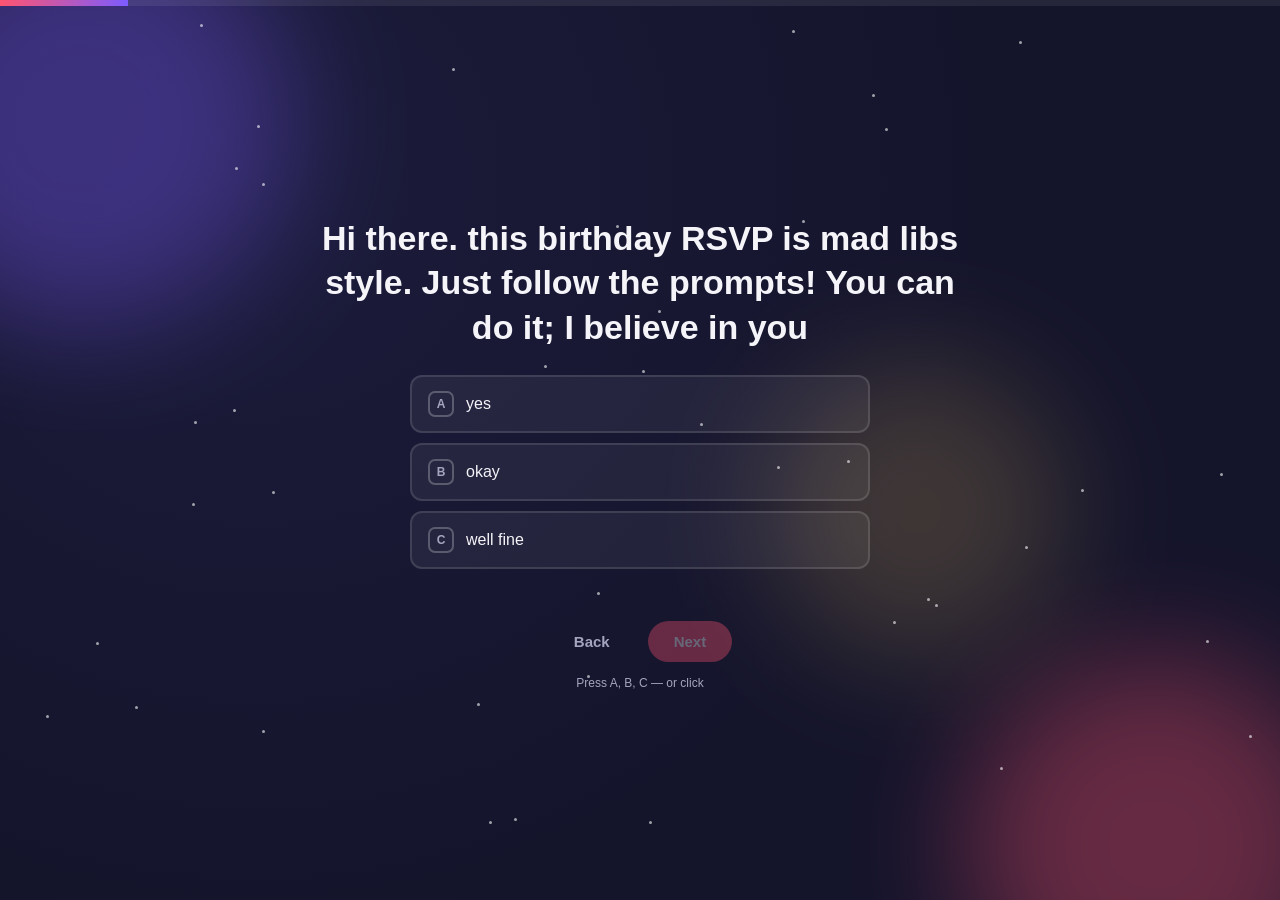
==== commit b55c1838: "Give the player card an opaque purple/stars backdrop Cards were exporting with transparent corners/m" ====
--- a/invite/index.html
+++ b/invite/index.html
@@ -412,7 +412,14 @@
     ];
     const BEARD_ROW_ORDER = [12, 11, 10, 9, 8]; // reveal order, bottom (chin) to top (cheek)
 
-    function drawAvatar(ctx, ox, oy, px, faceSlider, hairSlider, beardSlider) {
+    // `clear` defaults to true (clears the whole canvas first — needed on the
+    // reusable avatar-preview canvas so stale wide facial-hair tufts from a
+    // previous, larger drag value get wiped between redraws). Pass false when
+    // drawing onto a canvas that already has OTHER content on it (like the
+    // player card's backdrop) — clearing there would erase that content too,
+    // since this always clears the canvas's full pixel dimensions, not just
+    // the avatar's own footprint.
+    function drawAvatar(ctx, ox, oy, px, faceSlider, hairSlider, beardSlider, clear) {
       const faceHue = Math.round((faceSlider/10) * 360);
       const hairHue = Math.round((hairSlider/10) * 360);
       const faceColor = `hsl(${faceHue}, 65%, 68%)`;
@@ -420,7 +427,7 @@
       const beardColor = `hsl(${hairHue}, 45%, 24%)`;
       const beardLevel = Math.round((beardSlider/10) * BEARD_ROW_ORDER.length);
       const revealedRows = new Set(BEARD_ROW_ORDER.slice(0, beardLevel));
-      ctx.clearRect(0, 0, ctx.canvas.width, ctx.canvas.height);
+      if (clear !== false) ctx.clearRect(0, 0, ctx.canvas.width, ctx.canvas.height);
       AVATAR_GRID.forEach((row, r) => {
         for (let c = 0; c < row.length; c++) {
           const ch = row[c];
@@ -576,11 +583,53 @@
     // Standard basketball/trading-card proportions: 2.5" x 3.5" (5:7).
     const CARD_W = 640, CARD_H = 896, CARD_RADIUS = 40;
     const CARD_FONT = "'Arial Black', Arial, sans-serif";
+    const CARD_PADDING = 50; // margin of opaque backdrop around the card itself
+
+    // Opaque backdrop matching the site's own ambient purple/stars background —
+    // without this, everything outside the card's rounded corners (and the
+    // corners themselves) is transparent, which looks washed out/translucent
+    // depending on what the PNG is viewed against.
+    function drawCardBackdrop(ctx, w, h) {
+      const grad = ctx.createRadialGradient(w*0.25, h*0.12, 0, w*0.25, h*0.12, Math.max(w,h)*0.9);
+      grad.addColorStop(0, '#1c1c3c');
+      grad.addColorStop(1, '#14142b');
+      ctx.fillStyle = grad;
+      ctx.fillRect(0, 0, w, h);
+
+      function blob(x, y, r, hex) {
+        const g = ctx.createRadialGradient(x, y, 0, x, y, r);
+        g.addColorStop(0, hex + '66');
+        g.addColorStop(1, hex + '00');
+        ctx.fillStyle = g;
+        ctx.fillRect(x - r, y - r, r * 2, r * 2);
+      }
+      blob(w * 0.08, h * 0.04, w * 0.6, '#7c5cff');
+      blob(w * 0.97, h * 0.97, w * 0.55, '#ff5470');
+      blob(w * 0.9, h * 0.32, w * 0.35, '#ffd166');
+
+      // deterministic scatter (not Math.random) so the backdrop looks the
+      // same on the on-screen preview, the download, and the Drive copy
+      ctx.fillStyle = 'white';
+      for (let i = 0; i < 70; i++) {
+        const sx = (i * 137.5) % w;
+        const sy = (i * 78.3 + (i * i * 0.7) % h) % h;
+        ctx.globalAlpha = 0.25 + (i % 5) * 0.12;
+        ctx.beginPath();
+        ctx.arc(sx, sy, 1 + (i % 3) * 0.6, 0, Math.PI * 2);
+        ctx.fill();
+      }
+      ctx.globalAlpha = 1;
+    }
 
     function buildCardCanvas() {
       const canvas = document.createElement('canvas');
-      canvas.width = CARD_W; canvas.height = CARD_H;
+      canvas.width = CARD_W + CARD_PADDING * 2;
+      canvas.height = CARD_H + CARD_PADDING * 2;
       const ctx = canvas.getContext('2d');
+
+      drawCardBackdrop(ctx, canvas.width, canvas.height);
+      ctx.save();
+      ctx.translate(CARD_PADDING, CARD_PADDING);
 
       roundRectPath(ctx, 0, 0, CARD_W, CARD_H, CARD_RADIUS);
       ctx.save();
@@ -594,7 +643,7 @@
       // avatar, scaled up and centered
       const avPx = 27;
       const avW = 12*avPx, avH = 16*avPx;
-      drawAvatar(ctx, (CARD_W-avW)/2, 56, avPx, avatarState.face, avatarState.hair, avatarState.beard);
+      drawAvatar(ctx, (CARD_W-avW)/2, 56, avPx, avatarState.face, avatarState.hair, avatarState.beard, false);
 
       // name banner — just the last name, big and legible
       const bannerY = 56 + avH + 20;
@@ -632,6 +681,8 @@
       roundRectPath(ctx, 2, 2, CARD_W-4, CARD_H-4, CARD_RADIUS);
       ctx.strokeStyle = 'rgba(255,255,255,0.2)'; ctx.lineWidth = 3;
       ctx.stroke();
+
+      ctx.restore(); // end translate
 
       return canvas;
     }
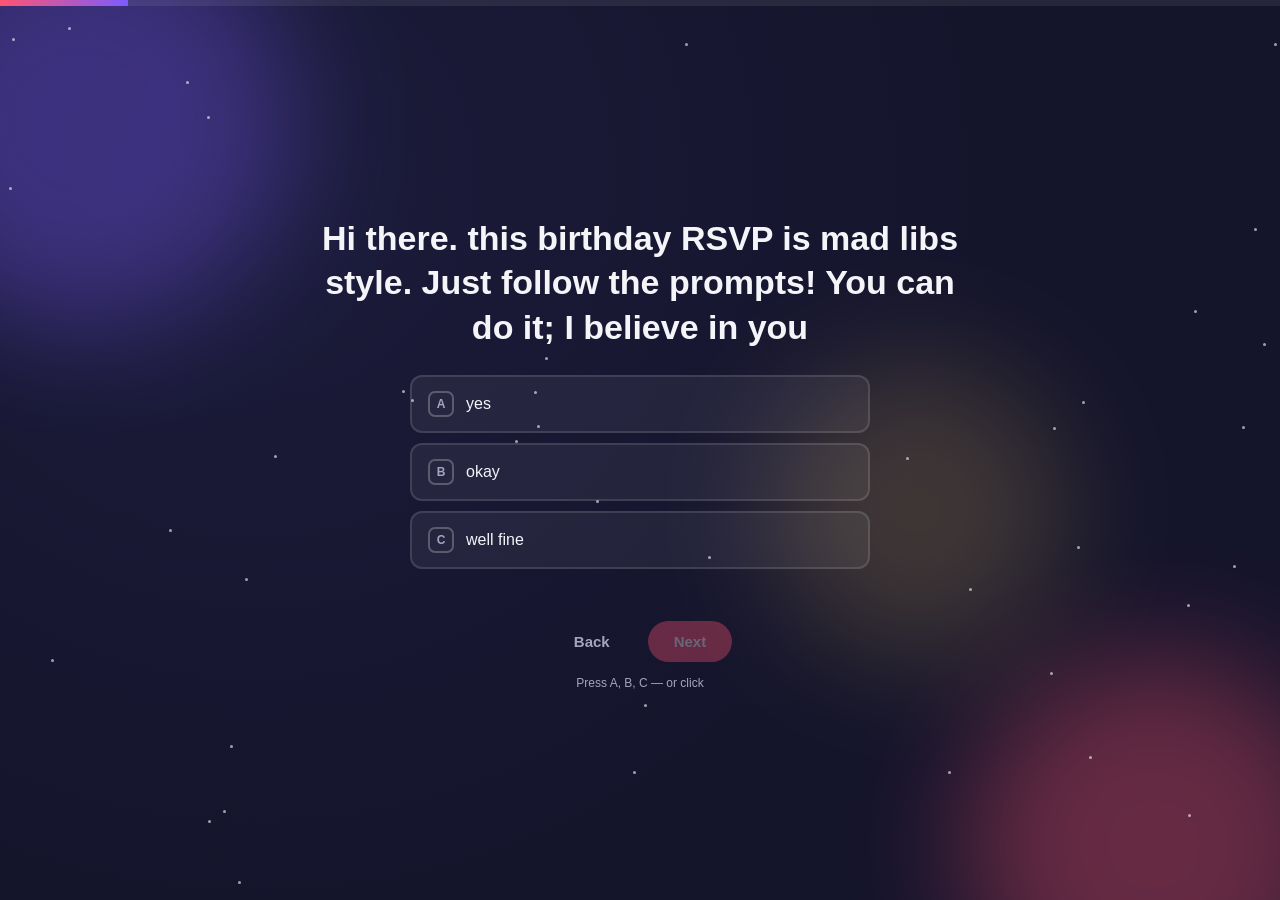
==== commit f45eb801: "Fix copy error: 'Cricket season has taught you exactly thing' -> 'Cricket season has taught you:' Ca" ====
--- a/invite/index.html
+++ b/invite/index.html
@@ -153,7 +153,7 @@
         statId: 'power', next: 'shoot' },
 
       shoot: { type:'choice',
-        prompt: 'Cricket season has taught you exactly thing:',
+        prompt: 'Cricket season has taught you:',
         choices: ['catches win matches', 'catches win back scratches', 'one is one', 'existence is pain', 'the key to a balanced budget is a bake sale'],
         statId: 'shoot', next: 'dunks' },
 
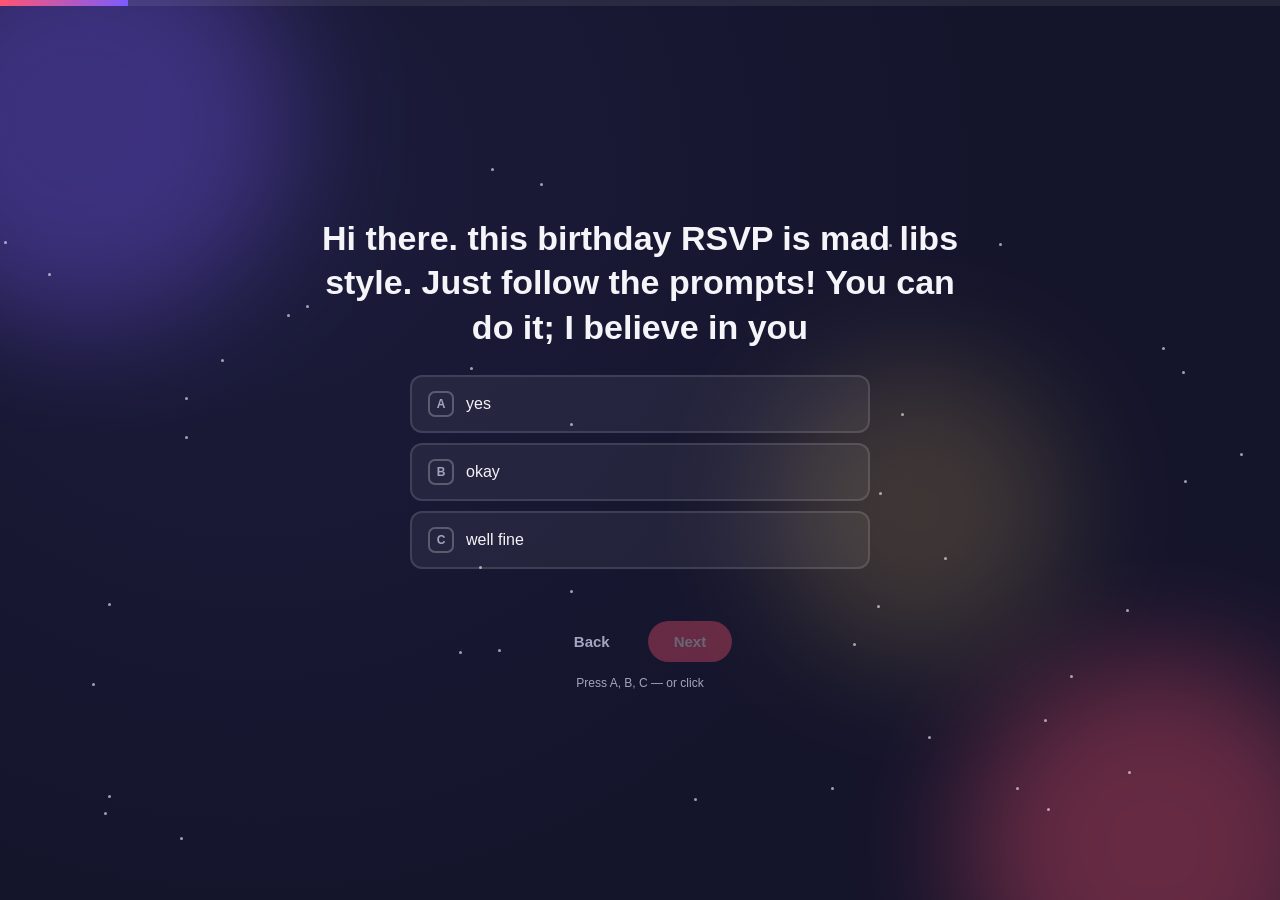
==== commit e00e7bcf: "Update event time: doors 8:30pm, game at 9:00pm Shifted the calendar entry to start at doors-open (8" ====
--- a/invite/index.html
+++ b/invite/index.html
@@ -120,9 +120,11 @@
       title: "Josh's Birthday Party",
       location: 'The Green Room, Shaw Festival Theatre, Niagara-on-the-Lake',
       mapUrl: 'http://maps.app.goo.gl/pzfv4ys4NTH6Hz7C7',
-      // Sept 14, 6:30–8:30pm ET (EDT = UTC-4 in September). EDIT ME if the year is wrong.
-      startUTC: '20260914T223000Z', endUTC: '20260915T003000Z',
-      humanWhen: 'Monday, September 14 · 6:30–8:30pm',
+      // Sept 14, doors 8:30pm / game at 9pm ET (EDT = UTC-4 in September).
+      // Calendar entry starts at doors-open time; end time shifted to keep the
+      // original 2-hour span (now 8:30–10:30pm) — adjust endUTC if that's wrong.
+      startUTC: '20260915T003000Z', endUTC: '20260915T023000Z',
+      humanWhen: 'Monday, September 14 · Doors 8:30pm, game at 9:00pm',
     };
     function googleCalUrl() {
       const p = new URLSearchParams({ action:'TEMPLATE', text: EVENT.title, dates: `${EVENT.startUTC}/${EVENT.endUTC}`,
@@ -164,7 +166,7 @@
 
       eventNotice: { type:'choice',
         prompt: 'You carefully took note of the details:',
-        choices: ['Monday Sept 14th, 6:30pm, at the Green Room at the Shaw Festival Theatre'],
+        choices: ['Monday Sept 14th, doors at 8:30pm (game starts at 9), at the Green Room at the Shaw Festival Theatre'],
         linkAfter: { label: 'Open in Google Maps ↗', url: EVENT.mapUrl },
         next: 'name' },
 
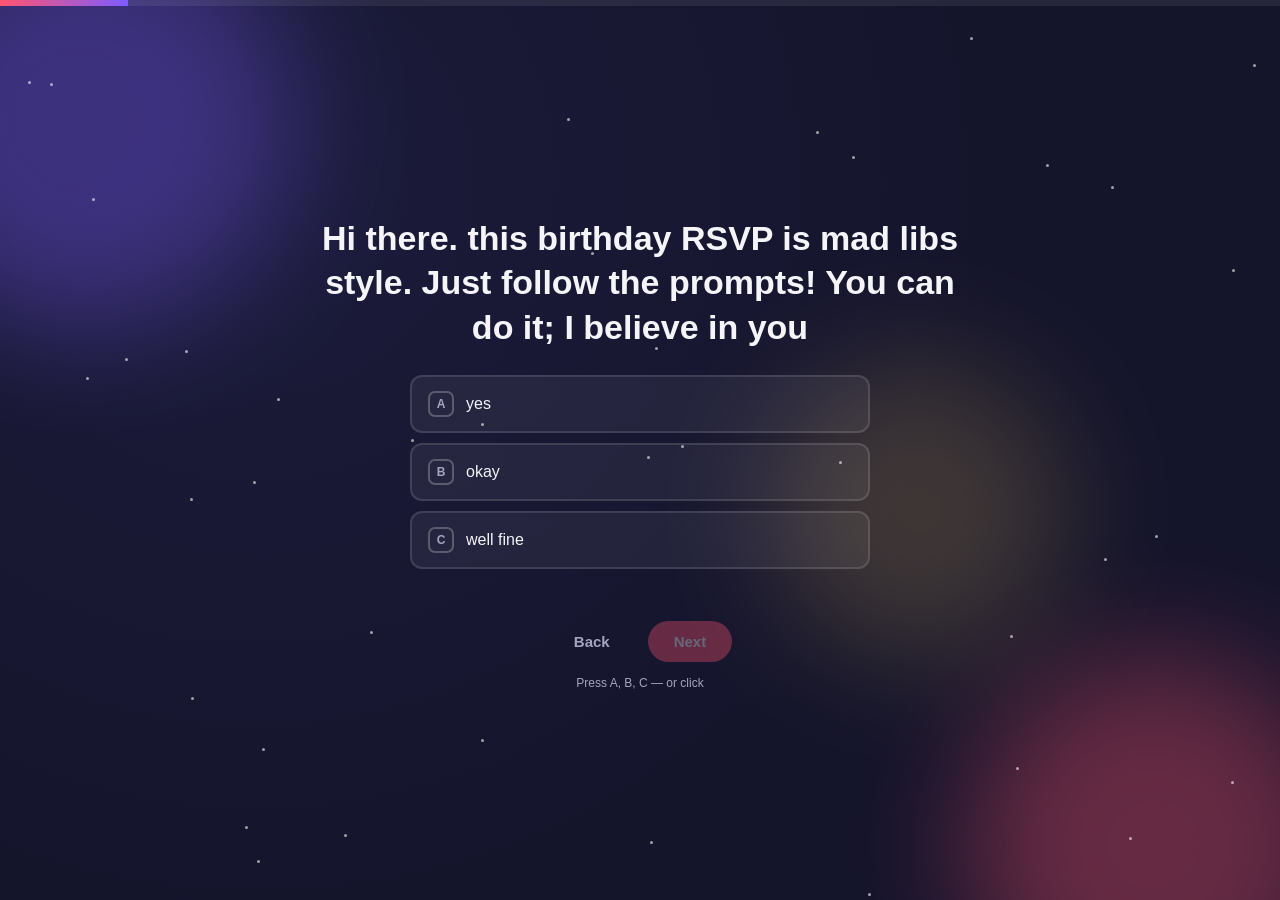
==== commit ba852e34: "Fix mobile layout bugs on the RSVP invite - Long questions (many/wordy choices) were losing their to" ====
--- a/invite/index.html
+++ b/invite/index.html
@@ -27,12 +27,21 @@
   .progress-fill { height:100%; width:0%; background: linear-gradient(90deg, var(--accent), var(--accent2)); transition: width 0.4s ease; }
   .stage { flex:1; position:relative; }
   .screen {
-    position:absolute; inset:0; display:flex; flex-direction:column; align-items:center; justify-content:center;
-    padding: 28px 22px; text-align:center; opacity:0; transform: translateY(24px); pointer-events:none;
+    position:absolute; inset:0; display:flex; flex-direction:column; align-items:center;
+    text-align:center; opacity:0; transform: translateY(24px); pointer-events:none;
     transition: opacity 0.35s ease, transform 0.35s ease; overflow-y: auto;
   }
   .screen.active { opacity:1; transform: translateY(0); pointer-events:auto; }
   .screen.leaving { opacity:0; transform: translateY(-24px); }
+  /* `margin: auto 0` on the inner wrapper (not `justify-content:center` on
+     .screen itself) is what centers short content vertically. Unlike
+     justify-content:center, this degrades gracefully when content is taller
+     than the screen: it collapses to top-aligned instead of clipping the top
+     of the content out of scroll range. That clipped-top behavior was the
+     "question appears off screen at the top" bug on small mobile viewports. */
+  .screen-inner {
+    width:100%; margin: auto 0; padding: 28px 22px; display:flex; flex-direction:column; align-items:center;
+  }
 
   .q-index { color: var(--accent); font-weight:700; letter-spacing:0.08em; text-transform:uppercase; font-size:13px; margin-bottom:14px; }
   .q-prompt { font-size: clamp(21px, 4vw, 34px); font-weight:700; max-width:680px; line-height:1.3; margin-bottom:26px; min-height:1.3em; white-space:pre-wrap; }
@@ -216,12 +225,21 @@
     }
     function render() {
       setProgress();
+      // Choice auto-advance re-renders after only 160ms, but a leaving screen's
+      // fade-out (and its scheduled removal) takes 400ms. Tapping through a
+      // couple of questions quickly (normal on mobile) could previously stack
+      // 2-3 .screen elements on top of each other mid-fade — that's what showed
+      // up as overlapping question text and a phantom "pre-selected" choice
+      // (really the previous screen's selection, still fading underneath).
+      // Cutting any still-fading screen immediately, before starting a new
+      // transition, guarantees at most two screens ever coexist.
+      stage.querySelectorAll('.screen.leaving').forEach(s => s.remove());
       const el = buildScreen(currentId);
       const prev = stage.querySelector('.screen.active');
       stage.appendChild(el);
       requestAnimationFrame(() => {
         el.classList.add('active');
-        if (prev) { prev.classList.remove('active'); prev.classList.add('leaving'); setTimeout(()=>prev.remove(),400); }
+        if (prev) { prev.classList.remove('active'); prev.classList.add('leaving'); setTimeout(()=>{ if (prev.parentNode) prev.remove(); },400); }
       });
       const af = el.querySelector('[data-autofocus]');
       if (af) setTimeout(()=>af.focus(),350);
@@ -246,15 +264,17 @@
           : '';
         const isFinal = q.next === null;
         el.innerHTML = `
-          ${promptHtml}
-          <div class="choices">${choicesHtml}</div>
-          ${linkHtml}
-          <div class="error-msg" id="errorMsg"></div>
-          <div class="nav">
-            <button class="btn btn-ghost" id="backBtn">Back</button>
-            <button class="btn ${isFinal ? 'btn-submit' : 'btn-primary'}" id="nextBtn" disabled>${isFinal ? 'Submit' : 'Next'}</button>
+          <div class="screen-inner">
+            ${promptHtml}
+            <div class="choices">${choicesHtml}</div>
+            ${linkHtml}
+            <div class="error-msg" id="errorMsg"></div>
+            <div class="nav">
+              <button class="btn btn-ghost" id="backBtn">Back</button>
+              <button class="btn ${isFinal ? 'btn-submit' : 'btn-primary'}" id="nextBtn" disabled>${isFinal ? 'Submit' : 'Next'}</button>
+            </div>
+            <div class="hint">Press ${q.choices.map((c,i)=>indexToKey(i)).join(', ')} — or click${isFinal ? ', then press Submit' : ''}</div>
           </div>
-          <div class="hint">Press ${q.choices.map((c,i)=>indexToKey(i)).join(', ')} — or click${isFinal ? ', then press Submit' : ''}</div>
         `;
         const existing = answers[id];
         el.querySelectorAll('.choice').forEach(node => {
@@ -264,14 +284,16 @@
       } else {
         const isFinal = q.next === null;
         el.innerHTML = `
-          ${promptHtml}
-          <input class="text-input" id="textInput" placeholder="Type your answer..." data-autofocus value="${escapeAttr(answers[id]||'')}" />
-          <div class="error-msg" id="errorMsg"></div>
-          <div class="nav">
-            <button class="btn btn-ghost" id="backBtn">Back</button>
-            <button class="btn ${isFinal ? 'btn-submit' : 'btn-primary'}" id="nextBtn">${isFinal ? 'Submit' : 'Next'}</button>
+          <div class="screen-inner">
+            ${promptHtml}
+            <input class="text-input" id="textInput" placeholder="Type your answer..." data-autofocus value="${escapeAttr(answers[id]||'')}" />
+            <div class="error-msg" id="errorMsg"></div>
+            <div class="nav">
+              <button class="btn btn-ghost" id="backBtn">Back</button>
+              <button class="btn ${isFinal ? 'btn-submit' : 'btn-primary'}" id="nextBtn">${isFinal ? 'Submit' : 'Next'}</button>
+            </div>
+            <div class="hint">Press Enter ↵</div>
           </div>
-          <div class="hint">Press Enter ↵</div>
         `;
         el.querySelector('#textInput').addEventListener('keydown', e => { if (e.key==='Enter') attemptAdvance(el,id); });
       }
@@ -292,26 +314,28 @@
       const el = document.createElement('div');
       el.className = 'screen';
       el.innerHTML = `
-        <div class="q-prompt">${escapeHtml(QUESTIONS[id].prompt)}</div>
-        <canvas id="avatarCanvas" class="avatar-preview" width="260" height="280"></canvas>
-        <div class="slider-block">
-          <div class="slider-label"><span>Face</span></div>
-          <input type="range" class="rainbow" id="faceSlider" min="0" max="10" value="${avatarState.face}">
-        </div>
-        <div class="slider-block">
-          <div class="slider-label"><span>Hair</span></div>
-          <input type="range" class="rainbow" id="hairSlider" min="0" max="10" value="${avatarState.hair}">
-        </div>
-        <div class="slider-block">
-          <div class="slider-label"><span>Facial hair: no</span><span id="beardValueLabel">very yes</span></div>
-          <div class="custom-slider-track" id="beardTrack">
-            <div class="custom-slider-fill" id="beardFill"></div>
-            <div class="custom-slider-thumb" id="beardThumb"></div>
+        <div class="screen-inner">
+          <div class="q-prompt">${escapeHtml(QUESTIONS[id].prompt)}</div>
+          <canvas id="avatarCanvas" class="avatar-preview" width="260" height="280"></canvas>
+          <div class="slider-block">
+            <div class="slider-label"><span>Face</span></div>
+            <input type="range" class="rainbow" id="faceSlider" min="0" max="10" value="${avatarState.face}">
           </div>
-        </div>
-        <div class="nav">
-          <button class="btn btn-ghost" id="backBtn">Back</button>
-          <button class="btn btn-primary" id="nextBtn">Next</button>
+          <div class="slider-block">
+            <div class="slider-label"><span>Hair</span></div>
+            <input type="range" class="rainbow" id="hairSlider" min="0" max="10" value="${avatarState.hair}">
+          </div>
+          <div class="slider-block">
+            <div class="slider-label"><span>Facial hair: no</span><span id="beardValueLabel">very yes</span></div>
+            <div class="custom-slider-track" id="beardTrack">
+              <div class="custom-slider-fill" id="beardFill"></div>
+              <div class="custom-slider-thumb" id="beardThumb"></div>
+            </div>
+          </div>
+          <div class="nav">
+            <button class="btn btn-ghost" id="backBtn">Back</button>
+            <button class="btn btn-primary" id="nextBtn">Next</button>
+          </div>
         </div>
       `;
       const canvas = el.querySelector('#avatarCanvas');
@@ -694,18 +718,20 @@
       el.className = 'screen';
       const yes = answers.attending === "can't wait to be there!";
       el.innerHTML = `
-        <div class="q-prompt">${yes ? "boom shakalaka! 🏀" : "whatcha gonna do? 🤷"}</div>
-        <div class="final-wrap">
-          <div id="cardHolder"></div>
-          <div class="confirm-card">
-            <div><b>${EVENT.title}</b></div>
-            <div>${EVENT.humanWhen}</div>
-            <div>${EVENT.location} — <a href="${EVENT.mapUrl}" target="_blank" style="color:var(--gold)">map</a></div>
-            <div class="cal-buttons">
-              <a href="${googleCalUrl()}" target="_blank">+ Google Calendar</a>
-              <a href="${icsUrl()}" download="birthday-party.ics">⤓ .ics file</a>
+        <div class="screen-inner">
+          <div class="q-prompt">${yes ? "boom shakalaka! 🏀" : "whatcha gonna do? 🤷"}</div>
+          <div class="final-wrap">
+            <div id="cardHolder"></div>
+            <div class="confirm-card">
+              <div><b>${EVENT.title}</b></div>
+              <div>${EVENT.humanWhen}</div>
+              <div>${EVENT.location} — <a href="${EVENT.mapUrl}" target="_blank" style="color:var(--gold)">map</a></div>
+              <div class="cal-buttons">
+                <a href="${googleCalUrl()}" target="_blank">+ Google Calendar</a>
+                <a href="${icsUrl()}" download="birthday-party.ics">⤓ .ics file</a>
+              </div>
+              <div class="card-download-btn"><button class="btn btn-primary" id="downloadCardBtn">⤓ Download my card</button></div>
             </div>
-            <div class="card-download-btn"><button class="btn btn-primary" id="downloadCardBtn">⤓ Download my card</button></div>
           </div>
         </div>
       `;
